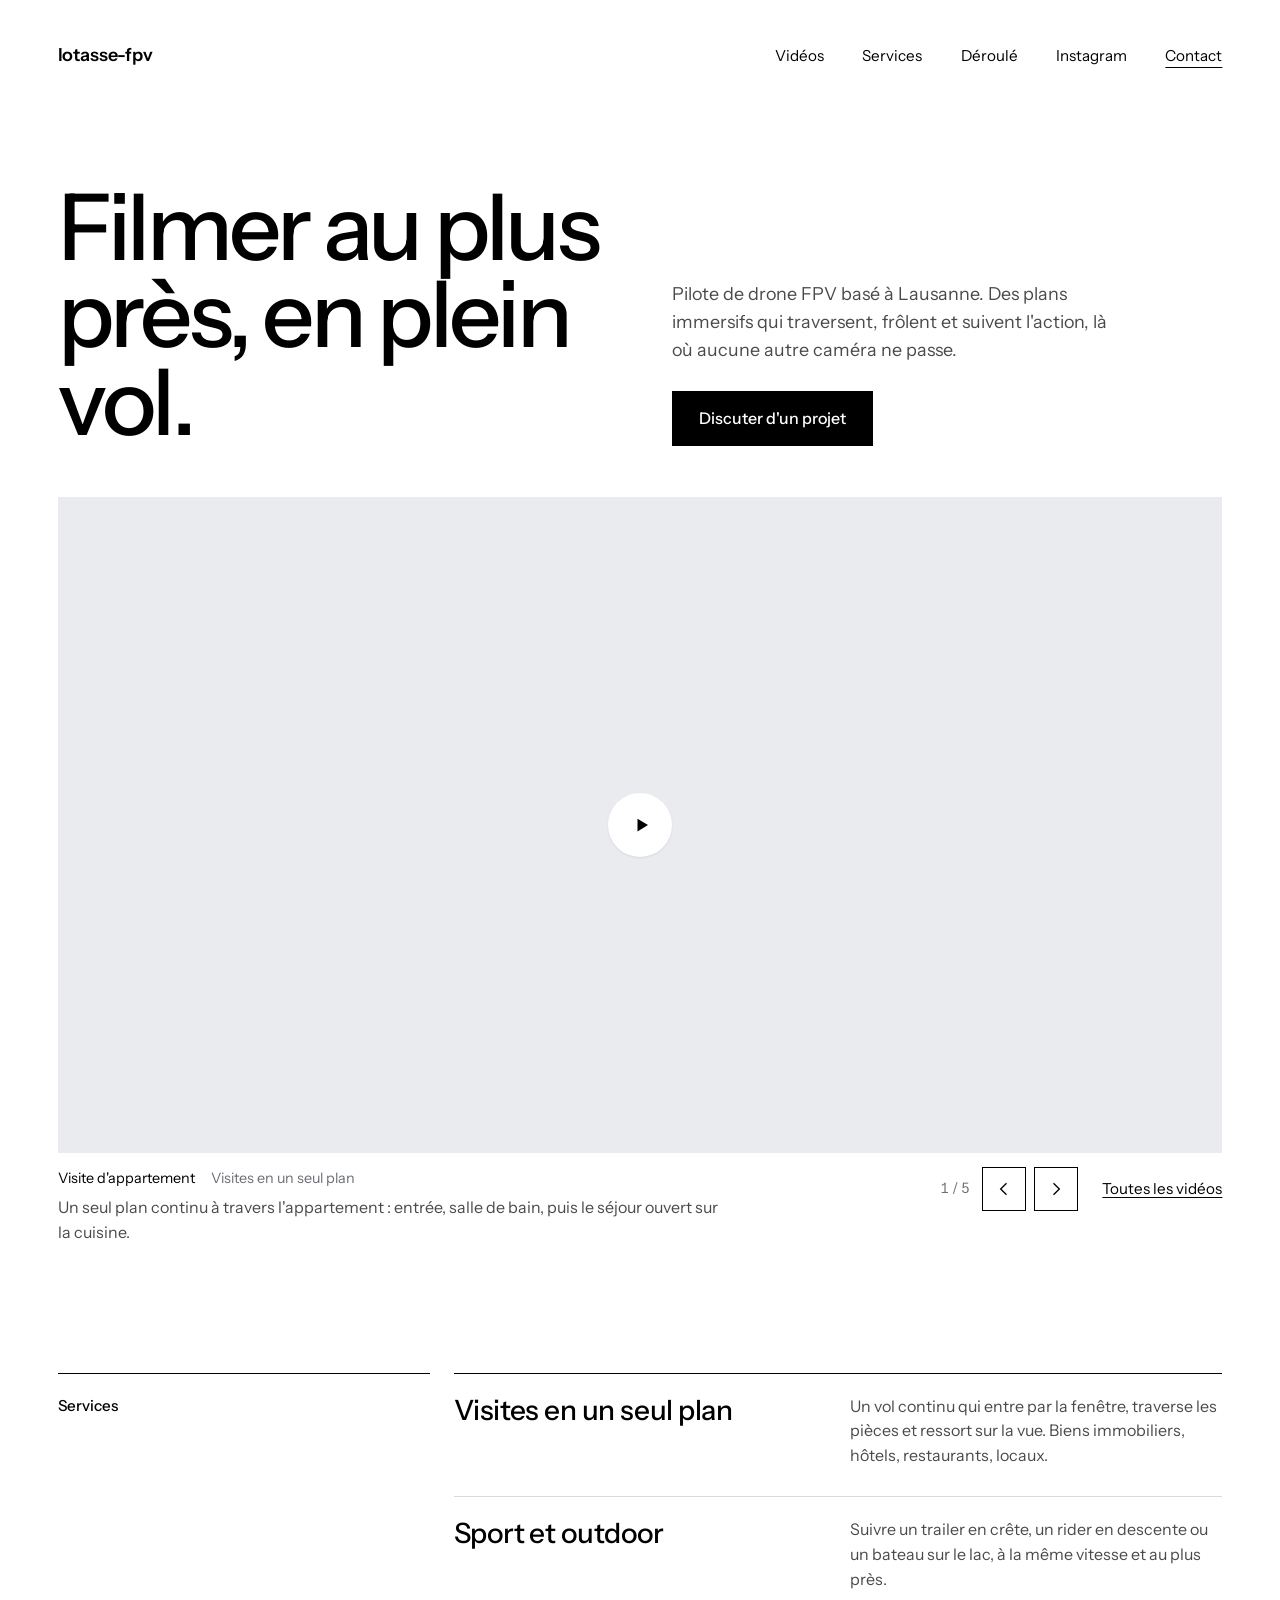
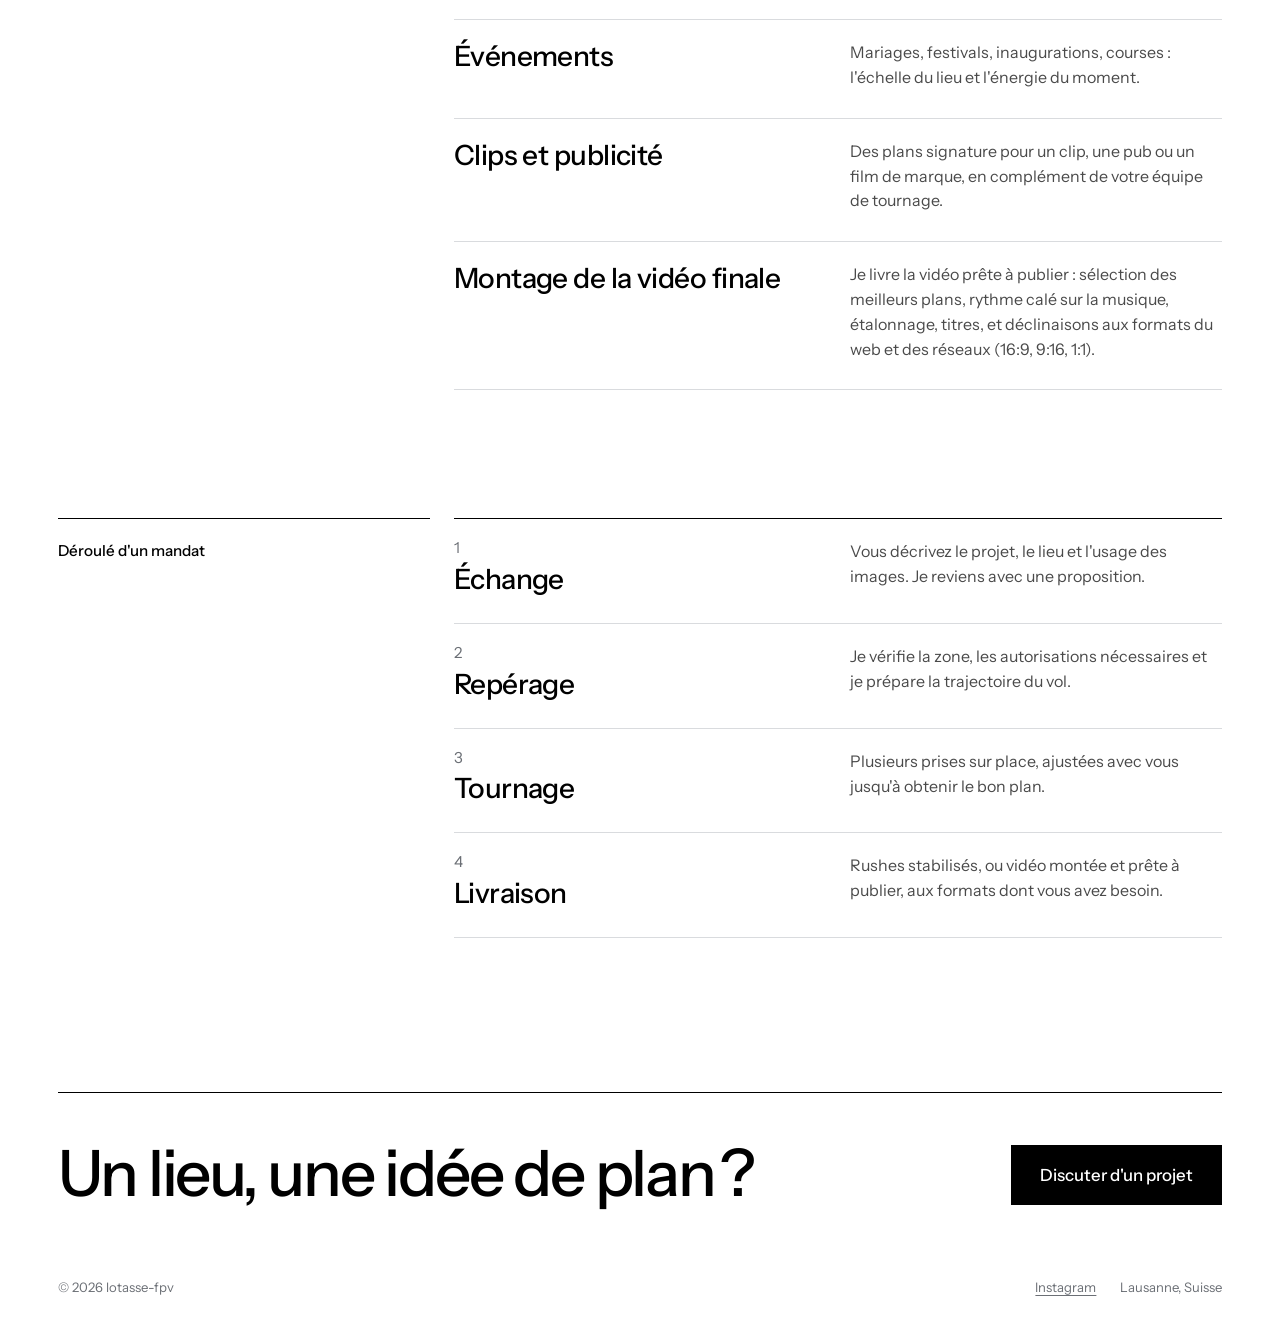
==== index.html @ c576b603 "Bandeau de fin : bouton vers le formulaire de contact Co-Authored-By: Claude Opus 5.5 <noreply@anthr" ====
<!doctype html>
<html lang="fr">
<head>
  <meta charset="utf-8">
  <meta name="viewport" content="width=device-width, initial-scale=1">
  <title>Lotasse FPV — Pilote de drone FPV, Lausanne</title>
  <meta name="description" content="Prises de vue immersives en drone FPV en Suisse romande : immobilier, événements, sport, clips et publicité.">
  <link rel="icon" href="assets/img/favicon.svg" type="image/svg+xml">
  <meta property="og:title" content="Lotasse FPV — Pilote de drone FPV">
  <meta property="og:description" content="Des plans en vol immersif qu'aucune autre caméra ne peut tourner.">
  <meta property="og:type" content="website">
  <meta property="og:url" content="https://lotasse-fpv.ch/">
  <link rel="preconnect" href="https://fonts.googleapis.com">
  <link rel="preconnect" href="https://fonts.gstatic.com" crossorigin>
  <link href="https://fonts.googleapis.com/css2?family=Instrument+Sans:wght@400;500;600&display=swap" rel="stylesheet">
  <link rel="stylesheet" href="assets/css/style.css?v=17">
</head>
<body>

<header class="site-head">
  <div class="wrap">
    <a class="brand" href="./">lotasse-fpv</a>
    <nav class="nav" aria-label="Navigation principale">
      <a href="videos.html">Vidéos</a>
      <a class="hide-sm" href="#services">Services</a>
      <a class="hide-sm" href="#deroule">Déroulé</a>
      <a href="https://www.instagram.com/lotasse.fpv/" target="_blank" rel="noopener">Instagram</a>
      <a class="nav-contact" href="contact.html">Contact</a>
    </nav>
  </div>
</header>

<main>
  <div class="wrap">
    <section class="hero" aria-labelledby="hero-title">
      <h1 id="hero-title">Filmer au plus près, en plein vol.</h1>
      <div class="hero-side">
        <p>Pilote de drone FPV basé à Lausanne. Des plans immersifs qui traversent, frôlent et suivent l'action, là où aucune autre caméra ne passe.</p>
        <a class="btn-link" href="contact.html">Discuter d'un projet</a>
      </div>
    </section>

    <section class="reel" id="travaux" aria-roledescription="carrousel" aria-label="Vidéos">
      <div class="showreel" id="showreel"></div>
      <div class="reel-bar">
        <div class="reel-info" aria-live="polite">
          <div class="showreel-caption"><span id="reel-title"></span><span id="reel-cat"></span></div>
          <p class="showreel-desc" id="reel-desc"></p>
        </div>
        <div class="reel-nav">
          <span class="reel-count" id="reel-count"></span>
          <button type="button" class="arrow" id="reel-prev" aria-label="Vidéo précédente"><svg viewBox="0 0 24 24" aria-hidden="true"><path d="M15 5l-7 7 7 7" fill="none" stroke="currentColor" stroke-width="1.6"/></svg></button>
          <button type="button" class="arrow" id="reel-next" aria-label="Vidéo suivante"><svg viewBox="0 0 24 24" aria-hidden="true"><path d="M9 5l7 7-7 7" fill="none" stroke="currentColor" stroke-width="1.6"/></svg></button>
          <a class="reel-all" href="videos.html">Toutes les vidéos</a>
        </div>
      </div>
    </section>

    <section class="section rows" id="services" aria-labelledby="services-title">
      <h2 class="label" id="services-title">Services</h2>
      <div class="list">
        <div class="row">
          <h3>Visites en un seul plan</h3>
          <p>Un vol continu qui entre par la fenêtre, traverse les pièces et ressort sur la vue. Biens immobiliers, hôtels, restaurants, locaux.</p>
        </div>
        <div class="row">
          <h3>Sport et outdoor</h3>
          <p>Suivre un trailer en crête, un rider en descente ou un bateau sur le lac, à la même vitesse et au plus près.</p>
        </div>
        <div class="row">
          <h3>Événements</h3>
          <p>Mariages, festivals, inaugurations, courses : l'échelle du lieu et l'énergie du moment.</p>
        </div>
        <div class="row">
          <h3>Clips et publicité</h3>
          <p>Des plans signature pour un clip, une pub ou un film de marque, en complément de votre équipe de tournage.</p>
        </div>
        <div class="row">
          <h3>Montage de la vidéo finale</h3>
          <p>Je livre la vidéo prête à publier : sélection des meilleurs plans, rythme calé sur la musique, étalonnage, titres, et déclinaisons aux formats du web et des réseaux (16:9, 9:16, 1:1).</p>
        </div>
      </div>
    </section>

    <section class="section rows" id="deroule" aria-labelledby="deroule-title">
      <h2 class="label" id="deroule-title">Déroulé d'un mandat</h2>
      <ol class="list" style="list-style:none;margin:0;padding:0">
        <li class="row"><h3><span class="step">1</span>Échange</h3><p>Vous décrivez le projet, le lieu et l'usage des images. Je reviens avec une proposition.</p></li>
        <li class="row"><h3><span class="step">2</span>Repérage</h3><p>Je vérifie la zone, les autorisations nécessaires et je prépare la trajectoire du vol.</p></li>
        <li class="row"><h3><span class="step">3</span>Tournage</h3><p>Plusieurs prises sur place, ajustées avec vous jusqu'à obtenir le bon plan.</p></li>
        <li class="row"><h3><span class="step">4</span>Livraison</h3><p>Rushes stabilisés, ou vidéo montée et prête à publier, aux formats dont vous avez besoin.</p></li>
      </ol>
    </section>
  </div>
</main>

<footer class="site-foot">
  <div class="wrap">
    <div class="cta">
      <p>Un lieu, une idée de plan&#8239;?</p>
      <a class="btn-link" href="contact.html">Discuter d'un projet</a>
    </div>
    <div class="legal"><span>© <span data-year>2026</span> lotasse-fpv</span><span class="legal-links"><a href="https://www.instagram.com/lotasse.fpv/" target="_blank" rel="noopener">Instagram</a><span>Lausanne, Suisse</span></span></div>
  </div>
</footer>

<script src="assets/js/config.js?v=17"></script>
<script src="assets/js/main.js?v=17"></script>
</body>
</html>
---- assets/css/style.css ----
/* lotasse-fpv — piste A « Galerie » : blanc, noir, la vidéo fait le reste. */

:root {
  --bg: #ffffff;
  --ink: #000000;
  --text-2: #4a4a4a;
  --muted: #6b6f75;
  --line: #d9dbde;
  --placeholder: #e9ebee;

  --font: "Instrument Sans", system-ui, -apple-system, "Segoe UI", sans-serif;
  --pad: clamp(16px, 4.5vw, 64px);
  --wrap: 1440px;
}

*, *::before, *::after { box-sizing: border-box; }
html { scroll-behavior: smooth; -webkit-text-size-adjust: 100%; }
body {
  margin: 0;
  background: var(--bg);
  color: var(--ink);
  font: 400 1rem/1.55 var(--font);
  -webkit-font-smoothing: antialiased;
}
img, video, iframe, svg { display: block; max-width: 100%; }
a { color: var(--ink); text-underline-offset: 3px; text-decoration-thickness: 1px; }
a:hover { color: #555; }
:focus-visible { outline: 2px solid var(--ink); outline-offset: 3px; }
h1, h2, h3, p, figure { margin: 0; }
[hidden] { display: none !important; }

.wrap { max-width: var(--wrap); margin-inline: auto; padding-inline: var(--pad); }

/* ---------- En-tête ---------- */
.site-head .wrap {
  display: flex; justify-content: space-between; align-items: center; gap: 24px;
  padding-block: clamp(20px, 3vw, 32px);
}
.brand { white-space: nowrap; font-size: 1.125rem; font-weight: 600; letter-spacing: -0.01em; text-decoration: none; }
.nav { display: flex; gap: clamp(20px, 3vw, 40px); font-size: .95rem; }
.nav a { text-decoration: none; padding-block: 12px; }
.nav a[aria-current="page"], .nav .nav-contact { text-decoration: underline; text-underline-offset: 6px; }
@media (max-width: 560px) { .nav .hide-sm { display: none; } .nav { gap: 14px; font-size: .9rem; } }

/* ---------- Hero ---------- */
.hero {
  display: grid; grid-template-columns: repeat(2, minmax(0, 1fr));
  gap: clamp(24px, 5vw, 64px); align-items: end;
  padding-block: clamp(32px, 6vw, 72px) clamp(28px, 4vw, 56px);
}
.hero h1 {
  font-size: clamp(2.6rem, 7.2vw, 6rem); line-height: .95;
  font-weight: 500; letter-spacing: -0.04em;
}
.hero p { font-size: clamp(1.05rem, 1.4vw, 1.2rem); color: var(--text-2); max-width: 440px; }
.hero-side { display: flex; flex-direction: column; align-items: flex-start; gap: 28px; }
.btn-link {
  display: inline-block; text-decoration: none; font-weight: 500;
  background: var(--ink); color: #fff; border: 1px solid var(--ink); padding: 14px 26px;
}
.btn-link:hover { background: #fff; color: var(--ink); }
@media (max-width: 820px) { .hero { grid-template-columns: 1fr; } }

/* ---------- Showreel ---------- */
.showreel { position: relative; background: var(--placeholder); aspect-ratio: 16 / 9; max-height: 86vh; width: 100%; overflow: hidden; }
.showreel video, .showreel iframe, .showreel img { position: absolute; inset: 0; width: 100%; height: 100%; object-fit: cover; border: 0; }
.showreel-caption { display: flex; justify-content: space-between; gap: 16px; padding-top: 14px; font-size: .9rem; color: var(--muted); }

/* Carrousel de l'accueil */
.reel-bar { display: flex; justify-content: space-between; align-items: flex-start; gap: 16px 32px; padding-top: 14px; flex-wrap: wrap; }
.reel-info { flex: 1 1 320px; min-width: 0; }
.reel-info .showreel-caption { padding-top: 0; justify-content: flex-start; gap: 16px; color: var(--ink); }
.reel-info .showreel-caption span + span { color: var(--muted); }
.reel-nav { display: flex; align-items: center; gap: 8px; }
.reel-count { color: var(--muted); font-size: .9rem; min-width: 3.5em; text-align: right; margin-right: 4px; font-variant-numeric: tabular-nums; }
.arrow {
  width: 44px; height: 44px; border: 1px solid var(--ink); background: #fff; color: var(--ink);
  display: grid; place-items: center; cursor: pointer; padding: 0;
}
.arrow svg { width: 20px; height: 20px; }
.arrow:hover { background: var(--ink); color: #fff; }
.reel-all { margin-left: 16px; font-size: .95rem; }
.showreel.is-vertical .player img { object-fit: contain; background: var(--placeholder); }

/* Lecteur à la demande (miniature + bouton) */
.player { all: unset; position: absolute; inset: 0; cursor: pointer; display: grid; place-items: center; }
.player:focus-visible { outline: 2px solid var(--ink); outline-offset: -4px; }
.player img { transition: transform .5s ease; }
.player:hover img { transform: scale(1.02); }
.play {
  position: relative; z-index: 1; width: 64px; height: 64px; border-radius: 50%;
  background: #fff; display: grid; place-items: center;
  box-shadow: 0 1px 2px rgba(0,0,0,.08);
}
.play svg { width: 18px; margin-left: 3px; }

/* Lecteur épuré : l'iframe ne reçoit aucun clic, un seul bouton lecture / pause par-dessus */
.live { position: absolute; inset: 0; background: #000; }
.live video { position: absolute; inset: 0; width: 100%; height: 100%; object-fit: contain; background: var(--placeholder); pointer-events: none; }
.live iframe { position: absolute; inset: 0; width: 100%; height: 100%; border: 0; pointer-events: none; }
.poster { position: absolute; inset: 0; background: var(--placeholder); transition: opacity .3s ease; }
.poster img { position: absolute; inset: 0; width: 100%; height: 100%; object-fit: cover; }
.live:not(.is-loading) .poster { opacity: 0; pointer-events: none; }
.toggle { all: unset; position: absolute; inset: 0; cursor: pointer; display: grid; place-items: center; }
.toggle:focus-visible { outline: 2px solid #fff; outline-offset: -4px; }
.toggle .play { opacity: 1; transition: opacity .2s ease; }
.live.is-playing:not(.is-loading) .toggle .play { opacity: 0; }
.live.is-playing .toggle:hover .play, .live.is-playing .toggle:focus-visible .play { opacity: .9; }
@media (hover: none) { .live.is-playing:not(.is-loading) .toggle .play { opacity: 0; } }

/* Reel Instagram : lecteur vertical d'Instagram, affiché au clic */
.player.is-ig { background: var(--placeholder); }
.ig-label { position: absolute; left: 16px; bottom: 14px; font-size: .85rem; color: var(--muted); }
.video .frame.is-tall, .is-tall { aspect-ratio: auto !important; height: min(760px, 92vh); background: #fff; display: flex; justify-content: center; }
.is-tall .ig-embed { position: static !important; width: min(400px, 100%) !important; height: 100% !important; border: 1px solid var(--line) !important; }

/* ---------- Sections ---------- */
.section { padding-top: clamp(80px, 10vw, 140px); }
.section-head {
  display: flex; justify-content: space-between; align-items: baseline; gap: 16px;
  border-top: 1px solid var(--ink); padding-top: 20px; margin-bottom: clamp(24px, 3vw, 40px);
}
.label { font-size: .95rem; font-weight: 500; }
@media (max-width: 560px) { .section-head { flex-direction: column; gap: 12px; } }

/* Filtres vidéos */
.filters { display: flex; flex-wrap: wrap; gap: 6px 20px; font-size: .95rem; }
.filters button {
  all: unset; cursor: pointer; color: var(--muted); padding-block: 10px 4px;
  border-bottom: 1px solid transparent;
}
.filters button[aria-pressed="true"] { color: var(--ink); border-color: var(--ink); }
.filters button:focus-visible { outline: 2px solid var(--ink); outline-offset: 3px; }

.video-grid {
  display: grid; grid-template-columns: repeat(3, minmax(0, 1fr));
  gap: clamp(28px, 3vw, 40px) clamp(16px, 2vw, 24px);
}
@media (max-width: 960px) { .video-grid { grid-template-columns: repeat(2, minmax(0, 1fr)); } }
@media (max-width: 560px) { .video-grid { grid-template-columns: 1fr; } }
.video .frame { position: relative; aspect-ratio: 16 / 9; background: var(--placeholder); overflow: hidden; }
.video .frame iframe { position: absolute; inset: 0; width: 100%; height: 100%; border: 0; }
.video .frame img { position: absolute; inset: 0; width: 100%; height: 100%; object-fit: cover; }
.video figcaption { display: flex; justify-content: space-between; gap: 12px; padding-top: 14px; font-size: .95rem; }
.video figcaption strong { font-weight: 400; }
.video .desc { margin-top: 6px; color: var(--text-2); font-size: .95rem; max-width: 52ch; }
.showreel-desc { margin-top: 6px; color: var(--text-2); max-width: 60ch; }
.video figcaption span { color: var(--muted); white-space: nowrap; }

/* ---------- Page Vidéos ---------- */
.page-head {
  display: grid; grid-template-columns: repeat(2, minmax(0, 1fr)); gap: clamp(20px, 5vw, 64px); align-items: end;
  padding-block: clamp(32px, 6vw, 72px) clamp(40px, 5vw, 64px);
}
.page-head h1 { font-size: clamp(3rem, 9vw, 7.5rem); line-height: .9; font-weight: 500; letter-spacing: -0.045em; }
.page-head p { color: var(--text-2); font-size: clamp(1.05rem, 1.4vw, 1.2rem); max-width: 440px; }
@media (max-width: 820px) { .page-head { grid-template-columns: 1fr; } }
.toolbar {
  display: flex; justify-content: space-between; align-items: baseline; gap: 12px 24px; flex-wrap: wrap;
  border-top: 1px solid var(--ink); padding-top: 20px; margin-bottom: clamp(24px, 3vw, 40px);
}
.toolbar .count { color: var(--muted); font-size: .95rem; }
.video-grid.wide { grid-template-columns: repeat(2, minmax(0, 1fr)); gap: clamp(36px, 4vw, 56px) clamp(16px, 2vw, 24px); }
.video-grid.wide .video figcaption { font-size: 1.05rem; }
@media (max-width: 720px) { .video-grid.wide { grid-template-columns: 1fr; } }
.empty-state { border-top: 1px solid var(--ink); padding-top: 24px; display: grid; gap: 20px; justify-items: start; }
.empty-state p { color: var(--text-2); font-size: 1.1rem; max-width: 480px; }
.empty { color: var(--muted); }

/* Services et déroulé : rangées sur 12 colonnes */
.rows { display: grid; grid-template-columns: repeat(12, minmax(0, 1fr)); column-gap: 24px; }
.rows > .label { grid-column: 1 / span 4; border-top: 1px solid var(--ink); padding-top: 20px; }
.rows > .list { grid-column: 5 / span 8; border-top: 1px solid var(--ink); }
.row {
  display: grid; grid-template-columns: repeat(2, minmax(0, 1fr)); gap: 12px 24px;
  padding: 20px 0 28px; border-bottom: 1px solid var(--line);
}
.row h3 { font-size: clamp(1.4rem, 2.2vw, 1.75rem); font-weight: 500; letter-spacing: -0.02em; line-height: 1.15; }
.row p { color: var(--text-2); }
.row .step { color: var(--muted); font-size: .95rem; display: block; margin-bottom: 6px; font-weight: 400; letter-spacing: 0; }
@media (max-width: 820px) {
  .rows > .label { grid-column: 1 / -1; border-top: 0; padding-top: 0; margin-bottom: 16px; }
  .rows > .list { grid-column: 1 / -1; }
}
@media (max-width: 560px) { .row { grid-template-columns: 1fr; } }

/* ---------- Pied de page ---------- */
.site-foot { padding-top: clamp(100px, 12vw, 160px); padding-bottom: 40px; }
.cta {
  border-top: 1px solid var(--ink); padding-top: clamp(32px, 4vw, 48px);
  display: flex; justify-content: space-between; align-items: flex-end; gap: 24px 48px; flex-wrap: wrap;
}
.cta p { font-size: clamp(2.2rem, 5vw, 4rem); line-height: 1; font-weight: 500; letter-spacing: -0.035em; max-width: 760px; }
.cta .btn-link { font-size: 1.05rem; padding: 16px 28px; }
.legal-links { display: flex; gap: 24px; }
.legal a { color: var(--muted); }
.social { font-size: 1.05rem; }
.legal { display: flex; justify-content: space-between; gap: 16px; margin-top: clamp(48px, 6vw, 72px); font-size: .82rem; color: var(--muted); }

/* ---------- Contact ---------- */
.contact {
  display: grid; grid-template-columns: repeat(12, minmax(0, 1fr)); column-gap: 24px; row-gap: 48px;
  padding-top: clamp(32px, 6vw, 72px);
}
.contact-intro { grid-column: 1 / span 5; display: flex; flex-direction: column; gap: 24px; }
.contact-intro h1 { font-size: clamp(2.4rem, 6vw, 5rem); line-height: .95; font-weight: 500; letter-spacing: -0.04em; }
.contact-intro p { color: var(--text-2); font-size: 1.1rem; max-width: 420px; }
.mail-direct { font-size: clamp(1.2rem, 2vw, 1.6rem); letter-spacing: -0.02em; word-break: break-all; }
.form { grid-column: 7 / span 6; display: grid; gap: 28px; }
@media (max-width: 900px) { .contact-intro, .form { grid-column: 1 / -1; } }
.field-row { display: grid; grid-template-columns: repeat(2, minmax(0, 1fr)); gap: 28px 24px; }
@media (max-width: 560px) { .field-row { grid-template-columns: 1fr; } }
.field { display: grid; gap: 6px; }
label { font-size: .9rem; color: var(--muted); }
input, select, textarea {
  font: inherit; font-size: 1.05rem; color: var(--ink); background: transparent;
  border: 0; border-bottom: 1px solid var(--line); border-radius: 0;
  padding: 8px 0 10px; width: 100%; appearance: none;
}
select {
  background-image: url("data:image/svg+xml,%3Csvg xmlns='http://www.w3.org/2000/svg' width='12' height='8' viewBox='0 0 12 8'%3E%3Cpath d='M1 1l5 5 5-5' fill='none' stroke='%23000' stroke-width='1.5'/%3E%3C/svg%3E");
  background-repeat: no-repeat; background-position: right 2px center; padding-right: 24px;
}
input:focus, select:focus, textarea:focus { outline: none; border-bottom-color: var(--ink); }
textarea { min-height: 140px; resize: vertical; }
.btn {
  font: inherit; font-size: 1rem; font-weight: 500; cursor: pointer;
  background: var(--ink); color: #fff; border: 1px solid var(--ink);
  padding: 14px 26px; border-radius: 0; justify-self: start;
}
.btn:hover { background: #fff; color: var(--ink); }
.form-note { font-size: .88rem; color: var(--muted); }
.form-error { color: #b00020; font-size: .95rem; }
.form-error a { color: #b00020; }
.sent { grid-column: 7 / span 6; display: grid; gap: 20px; justify-items: start; border-top: 1px solid var(--ink); padding-top: 24px; align-self: start; }
.sent h2 { font-size: clamp(2rem, 4vw, 3rem); font-weight: 500; letter-spacing: -0.03em; line-height: 1; }
.sent h2:focus { outline: none; }
.sent p { color: var(--text-2); font-size: 1.1rem; max-width: 460px; }
.sent strong { color: var(--ink); font-weight: 500; }
@media (max-width: 900px) { .sent { grid-column: 1 / -1; } }
[aria-invalid="true"] { border-bottom-color: #b00020; }
.btn:disabled { opacity: .55; cursor: progress; }

@media (prefers-reduced-motion: reduce) {
  *, *::before, *::after { transition: none !important; animation: none !important; scroll-behavior: auto !important; }
}
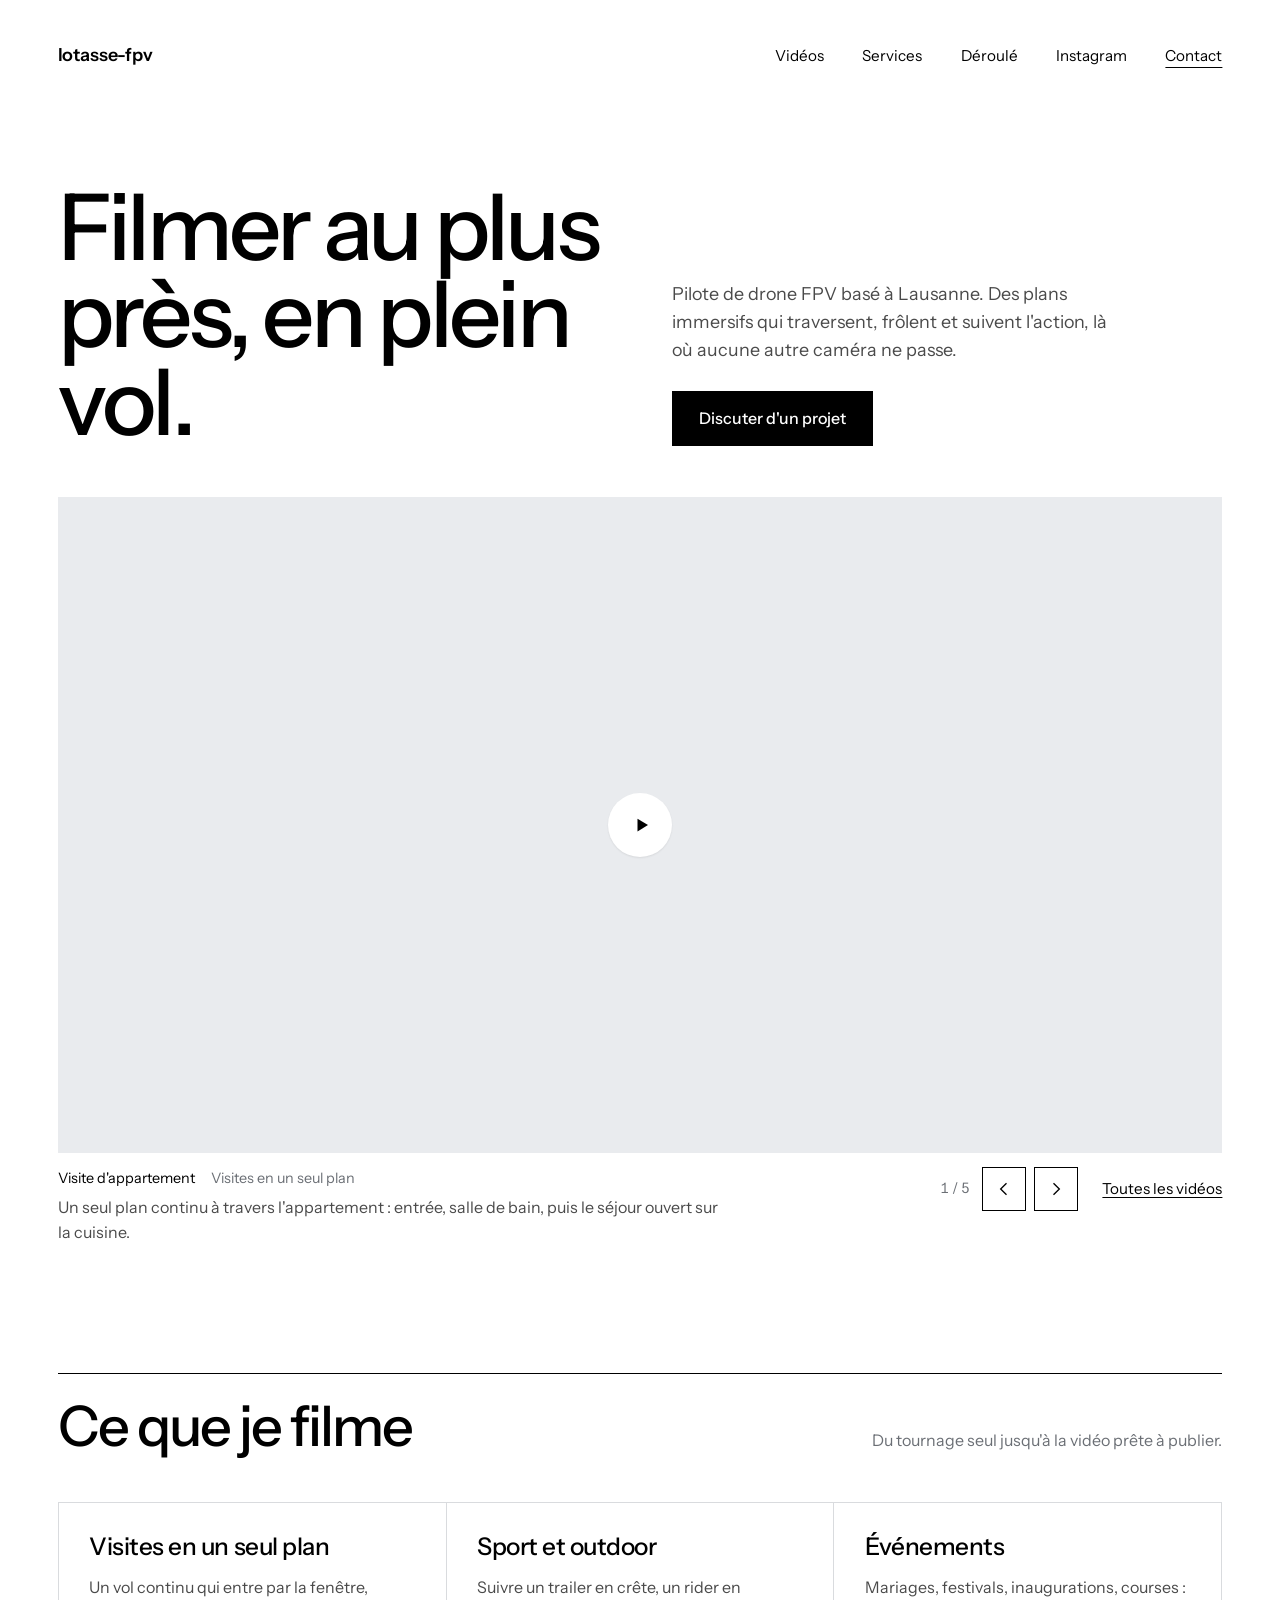
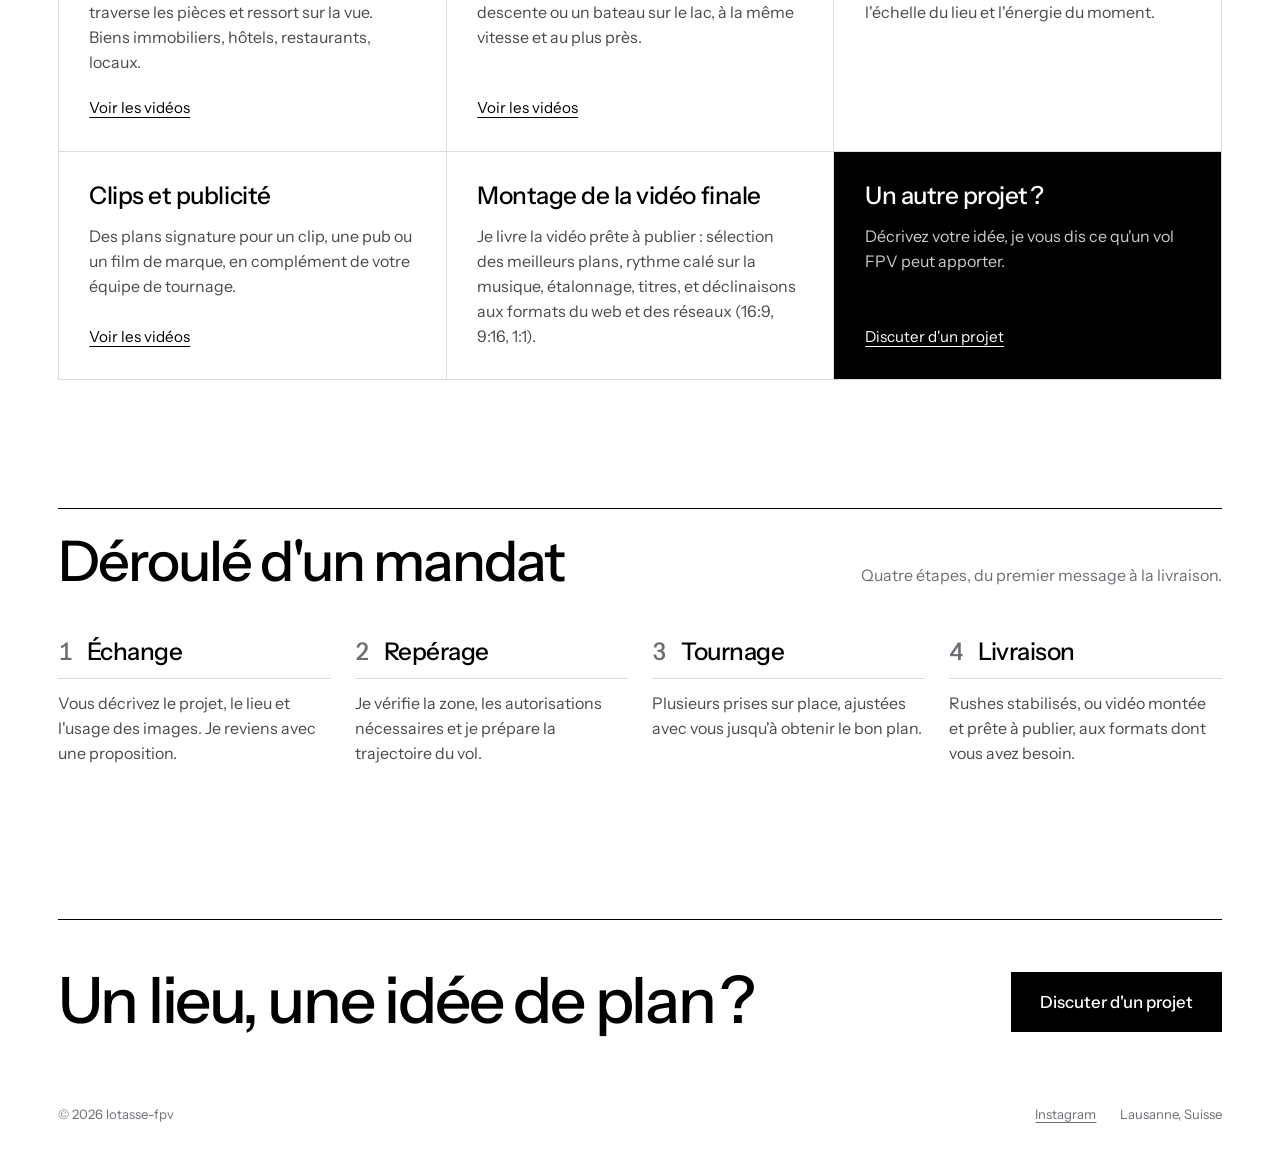
==== commit f028e620: "Services et déroulé : titres de section lisibles, tailles harmonisées, services reliés aux vidéos Co" ====
--- a/index.html
+++ b/index.html
@@ -13,7 +13,7 @@
   <link rel="preconnect" href="https://fonts.googleapis.com">
   <link rel="preconnect" href="https://fonts.gstatic.com" crossorigin>
   <link href="https://fonts.googleapis.com/css2?family=Instrument+Sans:wght@400;500;600&display=swap" rel="stylesheet">
-  <link rel="stylesheet" href="assets/css/style.css?v=17">
+  <link rel="stylesheet" href="assets/css/style.css?v=18">
 </head>
 <body>
 
@@ -56,39 +56,53 @@
       </div>
     </section>
 
-    <section class="section rows" id="services" aria-labelledby="services-title">
-      <h2 class="label" id="services-title">Services</h2>
-      <div class="list">
-        <div class="row">
+    <section class="section services" id="services" aria-labelledby="services-title">
+      <div class="sec-intro">
+        <h2 class="sec-title" id="services-title">Ce que je filme</h2>
+        <p>Du tournage seul jusqu'à la vidéo prête à publier.</p>
+      </div>
+      <ul class="svc-list">
+        <li><a class="svc" href="videos.html?categorie=Visites%20en%20un%20seul%20plan">
           <h3>Visites en un seul plan</h3>
           <p>Un vol continu qui entre par la fenêtre, traverse les pièces et ressort sur la vue. Biens immobiliers, hôtels, restaurants, locaux.</p>
-        </div>
-        <div class="row">
+          <span class="svc-more">Voir les vidéos</span>
+        </a></li>
+        <li><a class="svc" href="videos.html?categorie=Sport%20et%20outdoor">
           <h3>Sport et outdoor</h3>
           <p>Suivre un trailer en crête, un rider en descente ou un bateau sur le lac, à la même vitesse et au plus près.</p>
-        </div>
-        <div class="row">
+          <span class="svc-more">Voir les vidéos</span>
+        </a></li>
+        <li><div class="svc">
           <h3>Événements</h3>
           <p>Mariages, festivals, inaugurations, courses : l'échelle du lieu et l'énergie du moment.</p>
-        </div>
-        <div class="row">
+        </div></li>
+        <li><a class="svc" href="videos.html?categorie=Clips%20et%20publicit%C3%A9">
           <h3>Clips et publicité</h3>
           <p>Des plans signature pour un clip, une pub ou un film de marque, en complément de votre équipe de tournage.</p>
-        </div>
-        <div class="row">
+          <span class="svc-more">Voir les vidéos</span>
+        </a></li>
+        <li><div class="svc">
           <h3>Montage de la vidéo finale</h3>
           <p>Je livre la vidéo prête à publier : sélection des meilleurs plans, rythme calé sur la musique, étalonnage, titres, et déclinaisons aux formats du web et des réseaux (16:9, 9:16, 1:1).</p>
-        </div>
-      </div>
+        </div></li>
+        <li class="svc-cta"><a class="svc" href="contact.html">
+          <h3>Un autre projet&#8239;?</h3>
+          <p>Décrivez votre idée, je vous dis ce qu'un vol FPV peut apporter.</p>
+          <span class="svc-more">Discuter d'un projet</span>
+        </a></li>
+      </ul>
     </section>
 
-    <section class="section rows" id="deroule" aria-labelledby="deroule-title">
-      <h2 class="label" id="deroule-title">Déroulé d'un mandat</h2>
-      <ol class="list" style="list-style:none;margin:0;padding:0">
-        <li class="row"><h3><span class="step">1</span>Échange</h3><p>Vous décrivez le projet, le lieu et l'usage des images. Je reviens avec une proposition.</p></li>
-        <li class="row"><h3><span class="step">2</span>Repérage</h3><p>Je vérifie la zone, les autorisations nécessaires et je prépare la trajectoire du vol.</p></li>
-        <li class="row"><h3><span class="step">3</span>Tournage</h3><p>Plusieurs prises sur place, ajustées avec vous jusqu'à obtenir le bon plan.</p></li>
-        <li class="row"><h3><span class="step">4</span>Livraison</h3><p>Rushes stabilisés, ou vidéo montée et prête à publier, aux formats dont vous avez besoin.</p></li>
+    <section class="section process" id="deroule" aria-labelledby="deroule-title">
+      <div class="sec-intro">
+        <h2 class="sec-title" id="deroule-title">Déroulé d'un mandat</h2>
+        <p>Quatre étapes, du premier message à la livraison.</p>
+      </div>
+      <ol class="steps">
+        <li><span class="step-n">1</span><h3>Échange</h3><p>Vous décrivez le projet, le lieu et l'usage des images. Je reviens avec une proposition.</p></li>
+        <li><span class="step-n">2</span><h3>Repérage</h3><p>Je vérifie la zone, les autorisations nécessaires et je prépare la trajectoire du vol.</p></li>
+        <li><span class="step-n">3</span><h3>Tournage</h3><p>Plusieurs prises sur place, ajustées avec vous jusqu'à obtenir le bon plan.</p></li>
+        <li><span class="step-n">4</span><h3>Livraison</h3><p>Rushes stabilisés, ou vidéo montée et prête à publier, aux formats dont vous avez besoin.</p></li>
       </ol>
     </section>
   </div>
@@ -104,7 +118,7 @@
   </div>
 </footer>
 
-<script src="assets/js/config.js?v=17"></script>
-<script src="assets/js/main.js?v=17"></script>
+<script src="assets/js/config.js?v=18"></script>
+<script src="assets/js/main.js?v=18"></script>
 </body>
 </html>
--- a/assets/css/style.css
+++ b/assets/css/style.css
@@ -167,22 +167,56 @@
 .empty-state p { color: var(--text-2); font-size: 1.1rem; max-width: 480px; }
 .empty { color: var(--muted); }
 
-/* Services et déroulé : rangées sur 12 colonnes */
-.rows { display: grid; grid-template-columns: repeat(12, minmax(0, 1fr)); column-gap: 24px; }
-.rows > .label { grid-column: 1 / span 4; border-top: 1px solid var(--ink); padding-top: 20px; }
-.rows > .list { grid-column: 5 / span 8; border-top: 1px solid var(--ink); }
-.row {
-  display: grid; grid-template-columns: repeat(2, minmax(0, 1fr)); gap: 12px 24px;
-  padding: 20px 0 28px; border-bottom: 1px solid var(--line);
-}
-.row h3 { font-size: clamp(1.4rem, 2.2vw, 1.75rem); font-weight: 500; letter-spacing: -0.02em; line-height: 1.15; }
-.row p { color: var(--text-2); }
-.row .step { color: var(--muted); font-size: .95rem; display: block; margin-bottom: 6px; font-weight: 400; letter-spacing: 0; }
-@media (max-width: 820px) {
-  .rows > .label { grid-column: 1 / -1; border-top: 0; padding-top: 0; margin-bottom: 16px; }
-  .rows > .list { grid-column: 1 / -1; }
-}
-@media (max-width: 560px) { .row { grid-template-columns: 1fr; } }
+/* Titres de section */
+.sec-intro {
+  display: flex; justify-content: space-between; align-items: baseline; gap: 12px 32px; flex-wrap: wrap;
+  border-top: 1px solid var(--ink); padding-top: 24px; margin-bottom: clamp(28px, 4vw, 48px);
+}
+.sec-title { font-size: clamp(2rem, 4.4vw, 3.5rem); line-height: 1; font-weight: 500; letter-spacing: -0.035em; }
+.sec-intro p { color: var(--muted); max-width: 36ch; }
+
+/* Services : grille de 3, chaque service mène à ses vidéos */
+.svc-list {
+  list-style: none; margin: 0; padding: 0;
+  display: grid; grid-template-columns: repeat(3, minmax(0, 1fr));
+  border-left: 1px solid var(--line);
+}
+.svc-list > li { border-right: 1px solid var(--line); border-bottom: 1px solid var(--line); }
+.svc-list > li:nth-child(-n+3) { border-top: 1px solid var(--line); }
+.svc {
+  display: flex; flex-direction: column; gap: 14px; height: 100%;
+  padding: clamp(20px, 2.4vw, 32px); text-decoration: none; color: var(--ink);
+}
+.svc h3 { font-size: clamp(1.3rem, 1.9vw, 1.6rem); font-weight: 500; letter-spacing: -0.02em; line-height: 1.15; }
+.svc p { color: var(--text-2); }
+.svc-more { margin-top: auto; padding-top: 8px; font-size: .95rem; text-decoration: underline; text-underline-offset: 4px; }
+a.svc:hover { background: #f6f7f8; color: var(--ink); }
+.svc-cta .svc { background: var(--ink); color: #fff; }
+.svc-cta .svc p { color: #c9cbcf; }
+.svc-cta a.svc:hover { background: #222; color: #fff; }
+@media (max-width: 960px) {
+  .svc-list { grid-template-columns: repeat(2, minmax(0, 1fr)); }
+  .svc-list > li:nth-child(3) { border-top: 0; }
+}
+@media (max-width: 600px) {
+  .svc-list { grid-template-columns: 1fr; }
+  .svc-list > li:nth-child(2) { border-top: 0; }
+}
+
+/* Déroulé : quatre étapes côte à côte */
+.steps {
+  list-style: none; margin: 0; padding: 0;
+  display: grid; grid-template-columns: repeat(4, minmax(0, 1fr)); gap: 32px 24px;
+}
+.steps li { display: grid; grid-template-columns: auto 1fr; grid-template-rows: auto 1fr; column-gap: 14px; row-gap: 12px; align-items: start; }
+.step-n {
+  grid-row: 1; font-size: clamp(1.3rem, 1.9vw, 1.6rem); font-weight: 500; color: var(--muted);
+  font-variant-numeric: tabular-nums; line-height: 1.2;
+}
+.steps h3 { grid-row: 1; line-height: 1.2; font-size: clamp(1.3rem, 1.9vw, 1.6rem); font-weight: 500; letter-spacing: -0.02em; }
+.steps p { grid-column: 1 / -1; color: var(--text-2); border-top: 1px solid var(--line); padding-top: 12px; }
+@media (max-width: 960px) { .steps { grid-template-columns: repeat(2, minmax(0, 1fr)); } }
+@media (max-width: 560px) { .steps { grid-template-columns: 1fr; } }
 
 /* ---------- Pied de page ---------- */
 .site-foot { padding-top: clamp(100px, 12vw, 160px); padding-bottom: 40px; }
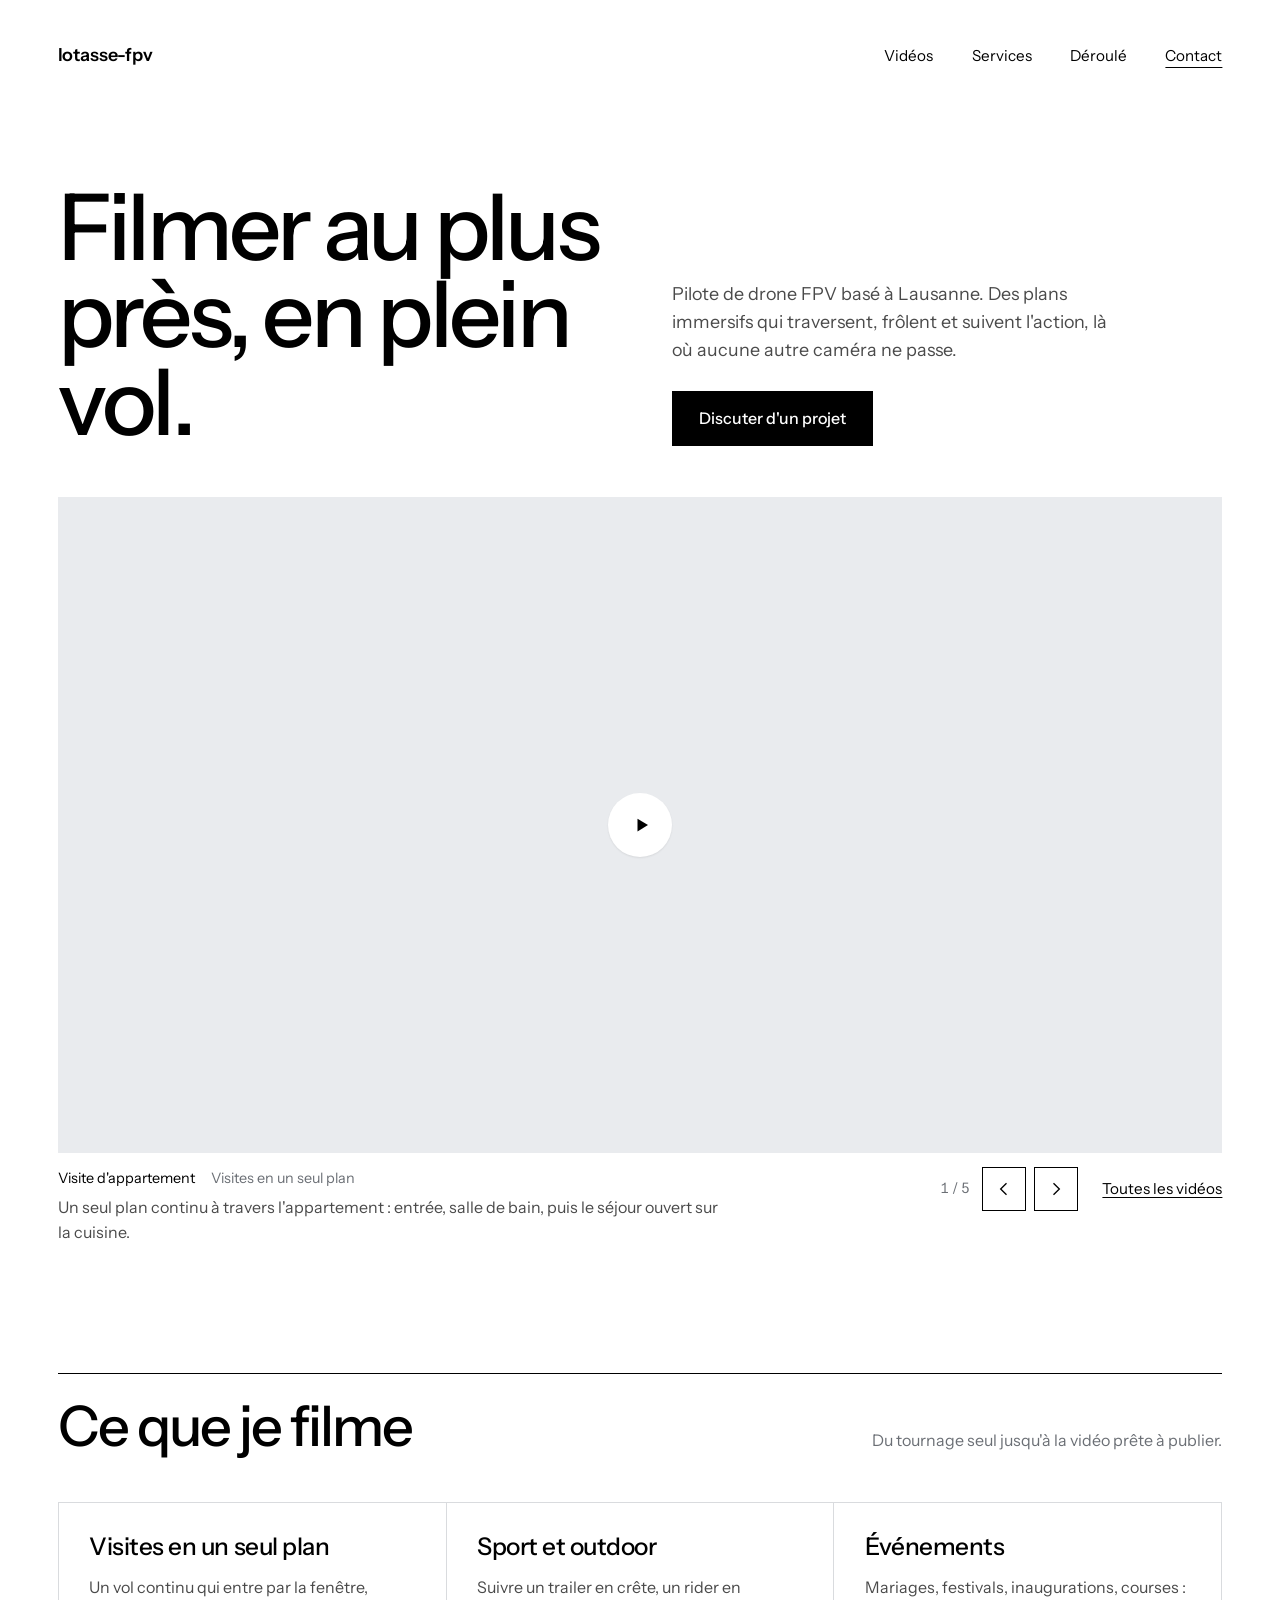
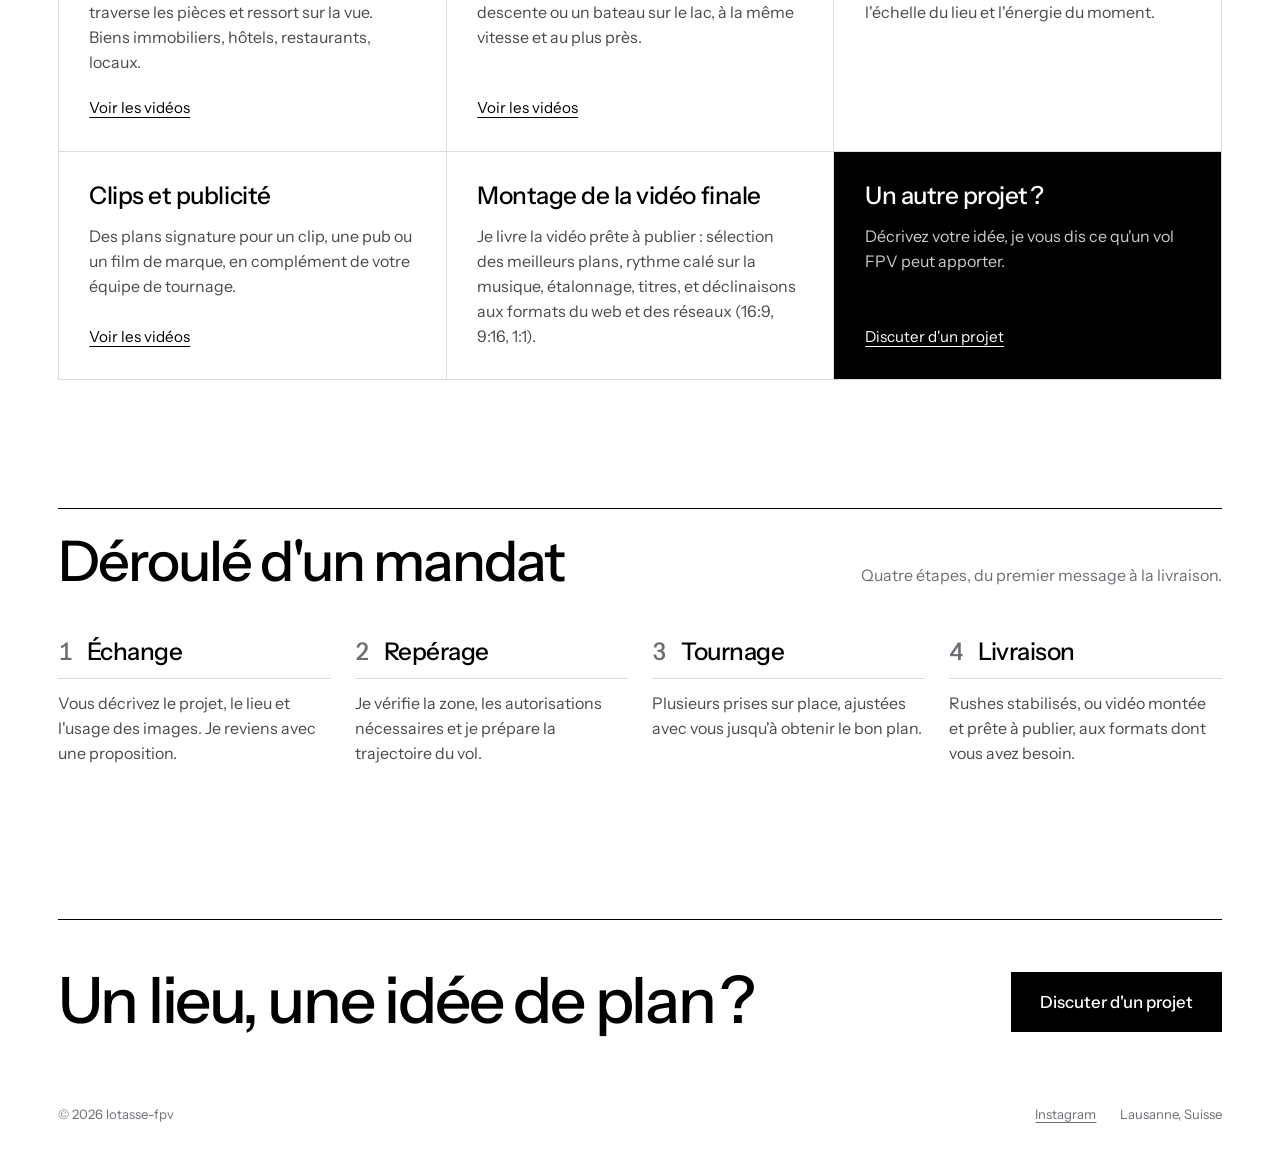
==== commit 13084e21: "Retire Instagram du menu principal Co-Authored-By: Claude Opus 5.5 <noreply@anthropic.com> Claude-Se" ====
--- a/index.html
+++ b/index.html
@@ -13,7 +13,7 @@
   <link rel="preconnect" href="https://fonts.googleapis.com">
   <link rel="preconnect" href="https://fonts.gstatic.com" crossorigin>
   <link href="https://fonts.googleapis.com/css2?family=Instrument+Sans:wght@400;500;600&display=swap" rel="stylesheet">
-  <link rel="stylesheet" href="assets/css/style.css?v=18">
+  <link rel="stylesheet" href="assets/css/style.css?v=19">
 </head>
 <body>
 
@@ -24,7 +24,6 @@
       <a href="videos.html">Vidéos</a>
       <a class="hide-sm" href="#services">Services</a>
       <a class="hide-sm" href="#deroule">Déroulé</a>
-      <a href="https://www.instagram.com/lotasse.fpv/" target="_blank" rel="noopener">Instagram</a>
       <a class="nav-contact" href="contact.html">Contact</a>
     </nav>
   </div>
@@ -118,7 +117,7 @@
   </div>
 </footer>
 
-<script src="assets/js/config.js?v=18"></script>
-<script src="assets/js/main.js?v=18"></script>
+<script src="assets/js/config.js?v=19"></script>
+<script src="assets/js/main.js?v=19"></script>
 </body>
 </html>
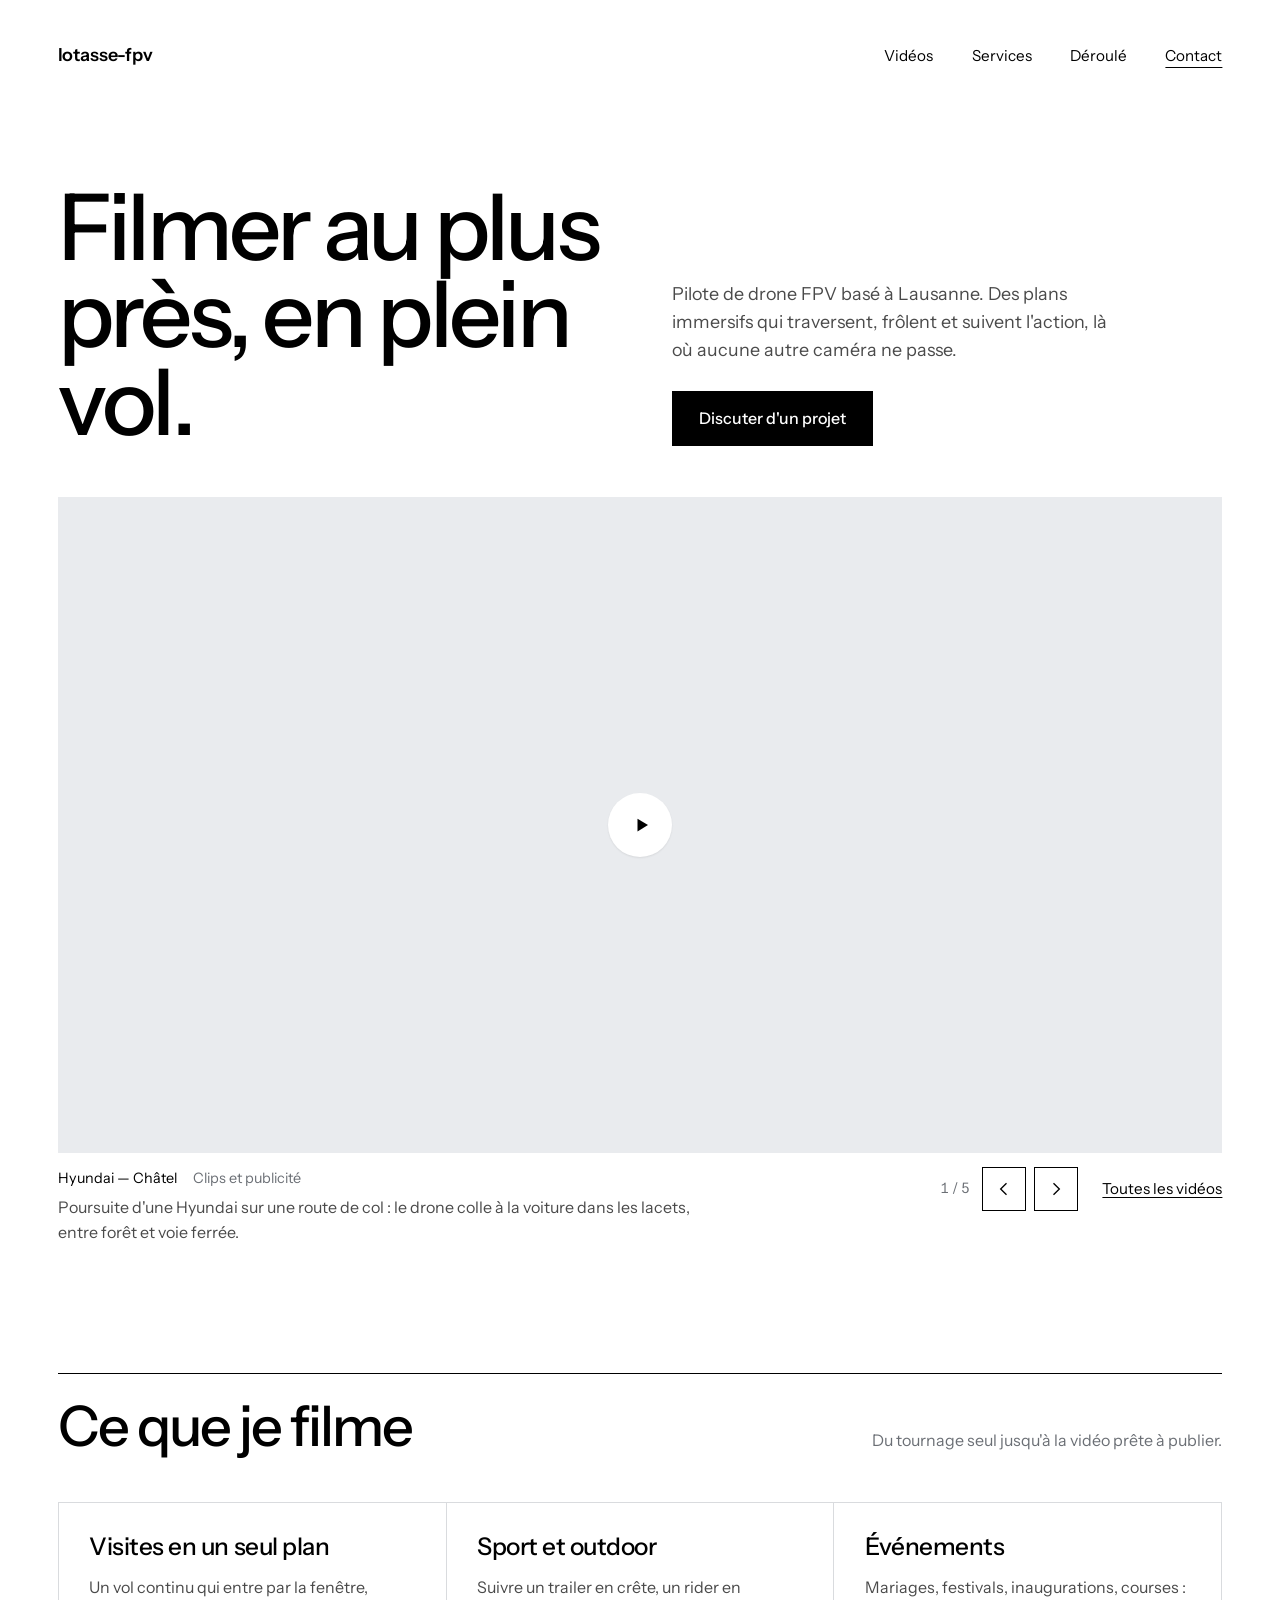
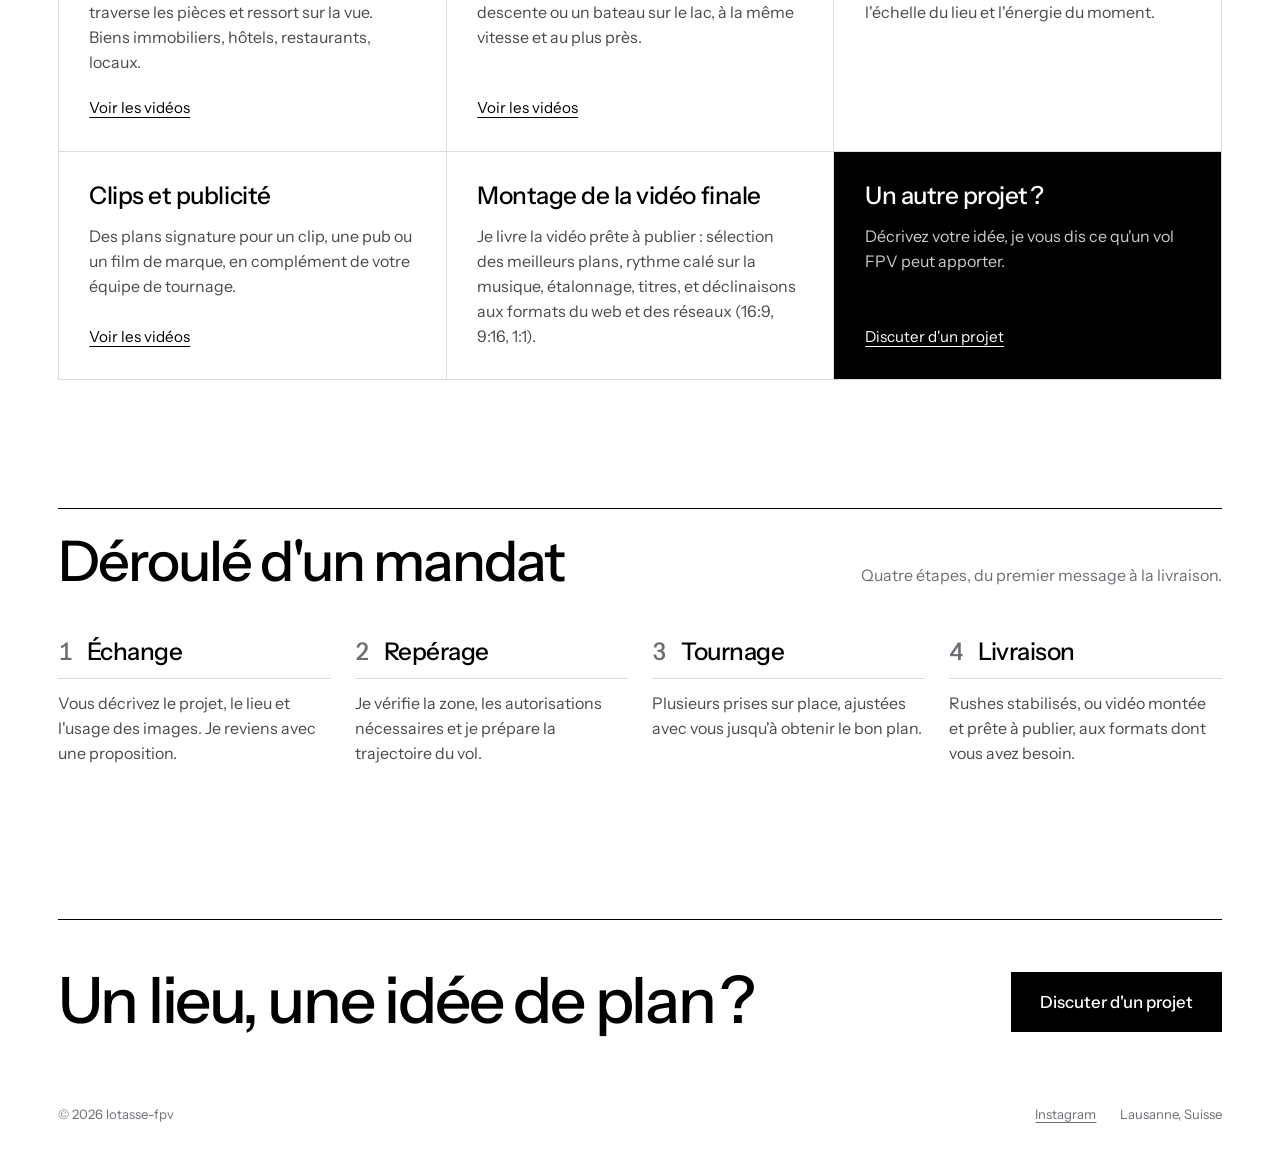
==== commit e98d6ca0: "Ordre des vidéos : Hyundai puis appartement Co-Authored-By: Claude Opus 5.5 <noreply@anthropic.com> " ====
--- a/index.html
+++ b/index.html
@@ -13,7 +13,7 @@
   <link rel="preconnect" href="https://fonts.googleapis.com">
   <link rel="preconnect" href="https://fonts.gstatic.com" crossorigin>
   <link href="https://fonts.googleapis.com/css2?family=Instrument+Sans:wght@400;500;600&display=swap" rel="stylesheet">
-  <link rel="stylesheet" href="assets/css/style.css?v=19">
+  <link rel="stylesheet" href="assets/css/style.css?v=20">
 </head>
 <body>
 
@@ -117,7 +117,7 @@
   </div>
 </footer>
 
-<script src="assets/js/config.js?v=19"></script>
-<script src="assets/js/main.js?v=19"></script>
+<script src="assets/js/config.js?v=20"></script>
+<script src="assets/js/main.js?v=20"></script>
 </body>
 </html>
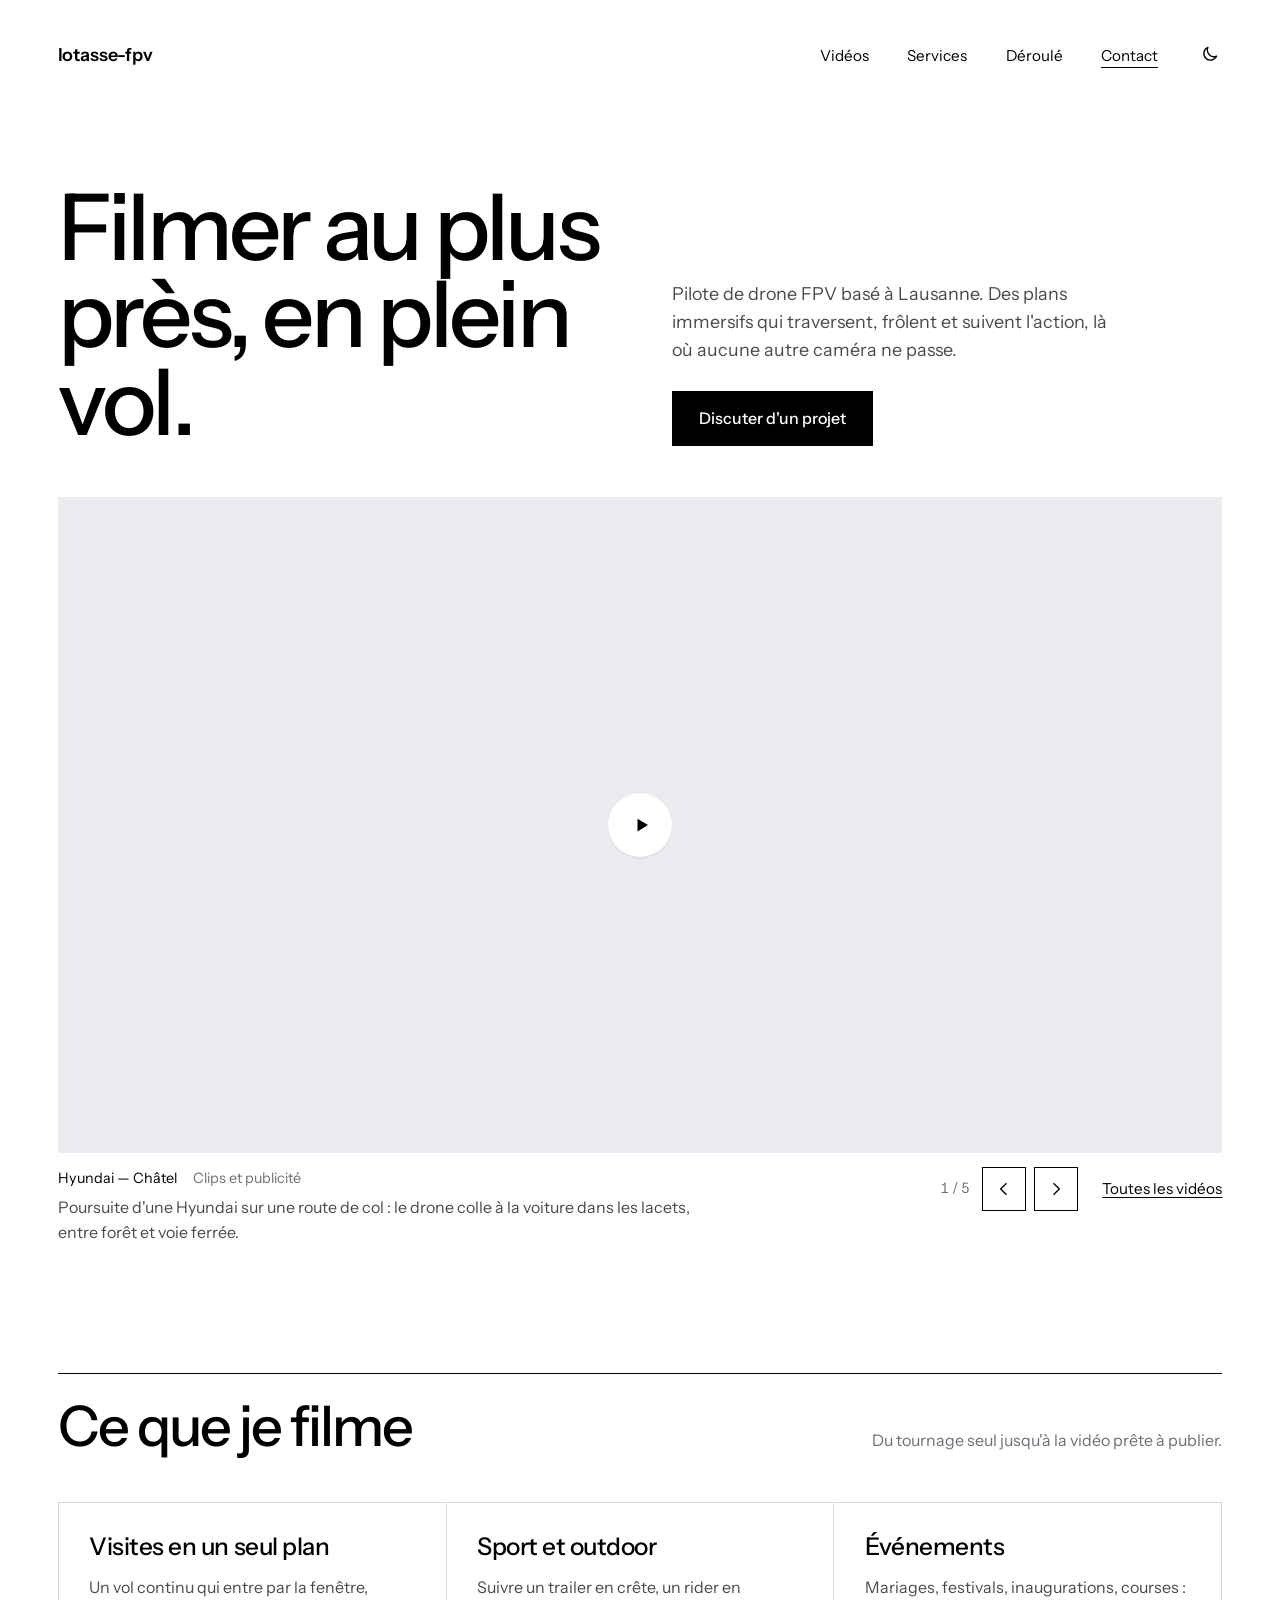
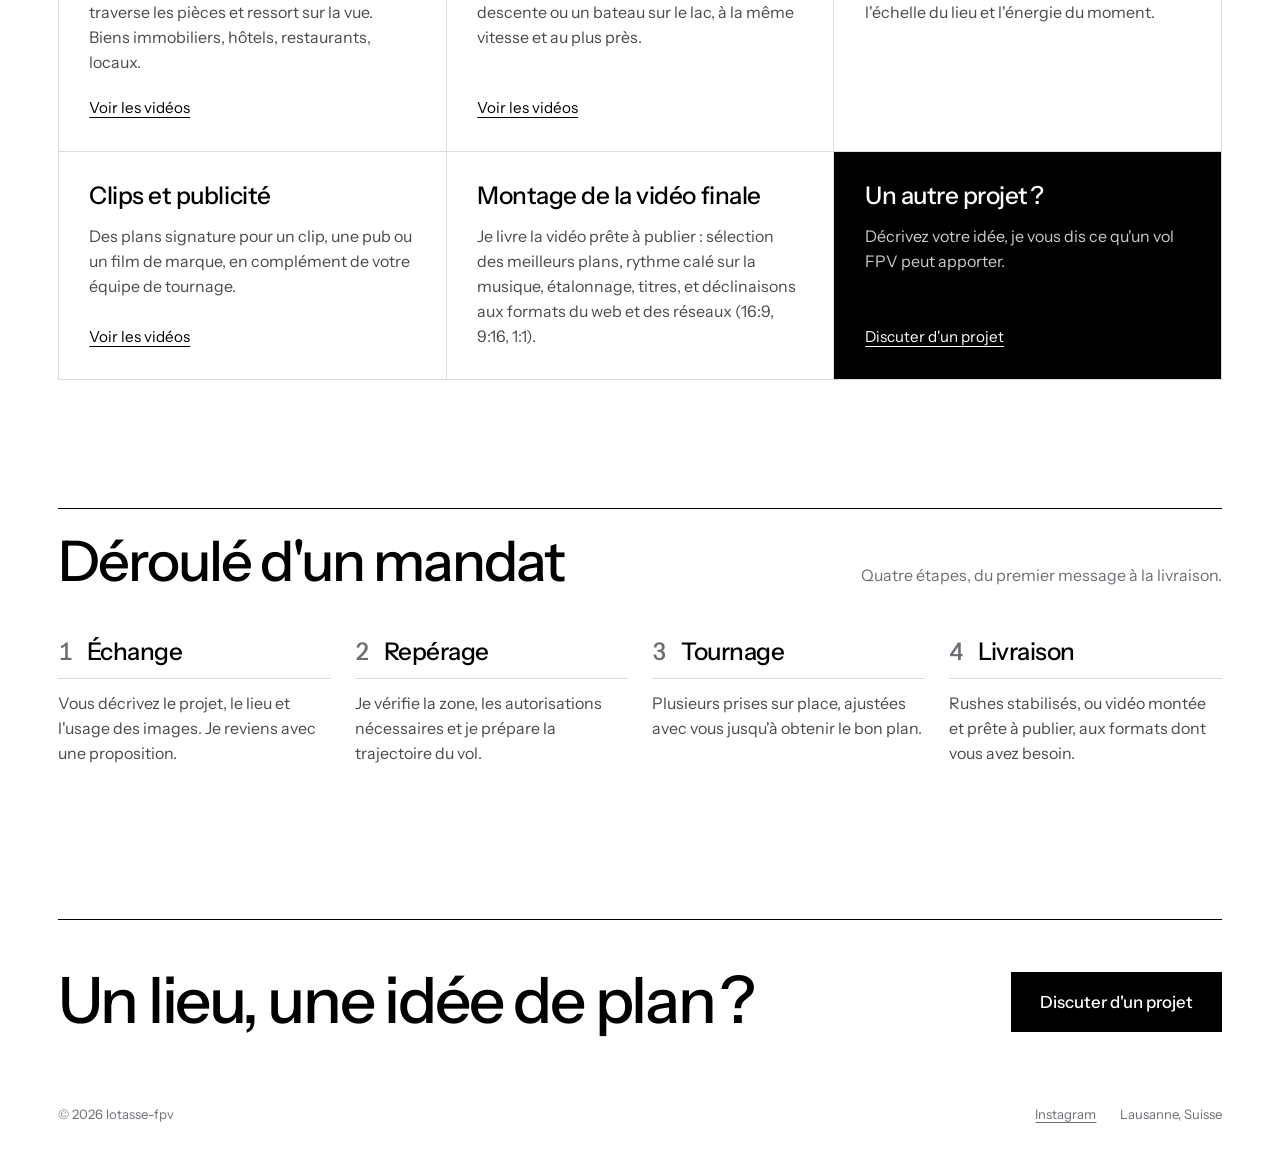
==== commit 732377f9: "Mode sombre (réglage de l'appareil + bouton dans le menu) Co-Authored-By: Claude Opus 5.5 <noreply@a" ====
--- a/index.html
+++ b/index.html
@@ -5,6 +5,7 @@
   <meta name="viewport" content="width=device-width, initial-scale=1">
   <title>Lotasse FPV — Pilote de drone FPV, Lausanne</title>
   <meta name="description" content="Prises de vue immersives en drone FPV en Suisse romande : immobilier, événements, sport, clips et publicité.">
+  <script src="assets/js/theme.js?v=24"></script>
   <link rel="icon" href="assets/img/favicon.svg" type="image/svg+xml">
   <meta property="og:title" content="Lotasse FPV — Pilote de drone FPV">
   <meta property="og:description" content="Des plans en vol immersif qu'aucune autre caméra ne peut tourner.">
@@ -13,7 +14,7 @@
   <link rel="preconnect" href="https://fonts.googleapis.com">
   <link rel="preconnect" href="https://fonts.gstatic.com" crossorigin>
   <link href="https://fonts.googleapis.com/css2?family=Instrument+Sans:wght@400;500;600&display=swap" rel="stylesheet">
-  <link rel="stylesheet" href="assets/css/style.css?v=20">
+  <link rel="stylesheet" href="assets/css/style.css?v=24">
 </head>
 <body>
 
@@ -117,7 +118,7 @@
   </div>
 </footer>
 
-<script src="assets/js/config.js?v=20"></script>
-<script src="assets/js/main.js?v=20"></script>
+<script src="assets/js/config.js?v=24"></script>
+<script src="assets/js/main.js?v=24"></script>
 </body>
 </html>
--- a/assets/css/style.css
+++ b/assets/css/style.css
@@ -7,11 +7,41 @@
   --muted: #6b6f75;
   --line: #d9dbde;
   --placeholder: #e9ebee;
+  --on-ink: #ffffff;      /* texte sur fond --ink (boutons noirs) */
+  --hover: #f6f7f8;       /* survol des blocs */
+  --cta-muted: #c9cbcf;   /* texte secondaire sur fond --ink */
+  --error: #b00020;
+  --select-arrow: url("data:image/svg+xml,%3Csvg xmlns='http://www.w3.org/2000/svg' width='12' height='8' viewBox='0 0 12 8'%3E%3Cpath d='M1 1l5 5 5-5' fill='none' stroke='%23000' stroke-width='1.5'/%3E%3C/svg%3E");
+  color-scheme: light;
 
   --font: "Instrument Sans", system-ui, -apple-system, "Segoe UI", sans-serif;
   --pad: clamp(16px, 4.5vw, 64px);
   --wrap: 1440px;
 }
+
+/* Mode sombre : réglage de l'appareil, ou choix du visiteur (bouton du menu) */
+@media (prefers-color-scheme: dark) {
+  :root:not([data-theme="light"]) {
+    --bg: #0e0f11; --ink: #f2f3f5; --text-2: #b9bcc2; --muted: #8f949c; --line: #2a2d33;
+    --placeholder: #1b1e22; --on-ink: #0e0f11; --hover: #17191c; --cta-muted: #4a4e55; --error: #ff7a7a;
+    --select-arrow: url("data:image/svg+xml,%3Csvg xmlns='http://www.w3.org/2000/svg' width='12' height='8' viewBox='0 0 12 8'%3E%3Cpath d='M1 1l5 5 5-5' fill='none' stroke='%23f2f3f5' stroke-width='1.5'/%3E%3C/svg%3E");
+    color-scheme: dark;
+  }
+}
+:root[data-theme="dark"] {
+  --bg: #0e0f11; --ink: #f2f3f5; --text-2: #b9bcc2; --muted: #8f949c; --line: #2a2d33;
+  --placeholder: #1b1e22; --on-ink: #0e0f11; --hover: #17191c; --cta-muted: #4a4e55; --error: #ff7a7a;
+  --select-arrow: url("data:image/svg+xml,%3Csvg xmlns='http://www.w3.org/2000/svg' width='12' height='8' viewBox='0 0 12 8'%3E%3Cpath d='M1 1l5 5 5-5' fill='none' stroke='%23f2f3f5' stroke-width='1.5'/%3E%3C/svg%3E");
+  color-scheme: dark;
+}
+
+/* Bouton du thème dans le menu */
+.theme-btn {
+  width: 44px; height: 44px; margin: 0 -10px 0 -8px; padding: 0; border: 0; background: transparent;
+  color: var(--ink); cursor: pointer; display: grid; place-items: center;
+}
+.theme-btn svg { width: 20px; height: 20px; }
+.theme-btn:hover { color: var(--muted); }
 
 *, *::before, *::after { box-sizing: border-box; }
 html { scroll-behavior: smooth; -webkit-text-size-adjust: 100%; }
@@ -24,7 +54,7 @@
 }
 img, video, iframe, svg { display: block; max-width: 100%; }
 a { color: var(--ink); text-underline-offset: 3px; text-decoration-thickness: 1px; }
-a:hover { color: #555; }
+a:hover { color: var(--text-2); }
 :focus-visible { outline: 2px solid var(--ink); outline-offset: 3px; }
 h1, h2, h3, p, figure { margin: 0; }
 [hidden] { display: none !important; }
@@ -56,9 +86,9 @@
 .hero-side { display: flex; flex-direction: column; align-items: flex-start; gap: 28px; }
 .btn-link {
   display: inline-block; text-decoration: none; font-weight: 500;
-  background: var(--ink); color: #fff; border: 1px solid var(--ink); padding: 14px 26px;
-}
-.btn-link:hover { background: #fff; color: var(--ink); }
+  background: var(--ink); color: var(--on-ink); border: 1px solid var(--ink); padding: 14px 26px;
+}
+.btn-link:hover { background: var(--bg); color: var(--ink); }
 @media (max-width: 820px) { .hero { grid-template-columns: 1fr; } }
 
 /* ---------- Showreel ---------- */
@@ -74,11 +104,11 @@
 .reel-nav { display: flex; align-items: center; gap: 8px; }
 .reel-count { color: var(--muted); font-size: .9rem; min-width: 3.5em; text-align: right; margin-right: 4px; font-variant-numeric: tabular-nums; }
 .arrow {
-  width: 44px; height: 44px; border: 1px solid var(--ink); background: #fff; color: var(--ink);
+  width: 44px; height: 44px; border: 1px solid var(--ink); background: var(--bg); color: var(--ink);
   display: grid; place-items: center; cursor: pointer; padding: 0;
 }
 .arrow svg { width: 20px; height: 20px; }
-.arrow:hover { background: var(--ink); color: #fff; }
+.arrow:hover { background: var(--ink); color: var(--on-ink); }
 .reel-all { margin-left: 16px; font-size: .95rem; }
 .showreel.is-vertical .player img { object-fit: contain; background: var(--placeholder); }
 
@@ -111,8 +141,38 @@
 /* Reel Instagram : lecteur vertical d'Instagram, affiché au clic */
 .player.is-ig { background: var(--placeholder); }
 .ig-label { position: absolute; left: 16px; bottom: 14px; font-size: .85rem; color: var(--muted); }
-.video .frame.is-tall, .is-tall { aspect-ratio: auto !important; height: min(760px, 92vh); background: #fff; display: flex; justify-content: center; }
+.video .frame.is-tall, .is-tall { aspect-ratio: auto !important; height: min(760px, 92vh); background: var(--bg); display: flex; justify-content: center; }
 .is-tall .ig-embed { position: static !important; width: min(400px, 100%) !important; height: 100% !important; border: 1px solid var(--line) !important; }
+
+/* Bouton plein écran */
+.fs-btn {
+  position: absolute; right: 12px; bottom: 12px; z-index: 2; width: 44px; height: 44px; padding: 0;
+  display: grid; place-items: center; cursor: pointer; border: 0; border-radius: 50%;
+  background: rgba(255,255,255,.92); color: #000; opacity: 0; transition: opacity .2s ease;
+}
+.fs-btn svg { width: 20px; height: 20px; }
+.live:hover .fs-btn, .fs-btn:focus-visible, .live.is-loading .fs-btn { opacity: 1; }
+@media (hover: none) { .fs-btn { opacity: 1; } }
+.live:fullscreen, .live:-webkit-full-screen { background: #000; }
+.live:fullscreen video { object-fit: contain; background: #000; }
+
+/* Fenêtre de lecture en grand */
+.vmodal {
+  border: 0; padding: 0; background: transparent; color: #fff;
+  width: min(1280px, 94vw); max-width: none; max-height: none; overflow: visible;
+}
+.vmodal::backdrop { background: rgba(0, 0, 0, .88); }
+.vmodal-bar { display: flex; justify-content: space-between; align-items: center; gap: 16px; padding-bottom: 12px; }
+.vmodal-title { font-weight: 500; font-size: 1.05rem; }
+.vmodal-close {
+  width: 44px; height: 44px; padding: 0; display: grid; place-items: center; cursor: pointer;
+  border: 1px solid rgba(255,255,255,.4); background: transparent; color: #fff;
+}
+.vmodal-close svg { width: 20px; height: 20px; }
+.vmodal-close:hover { background: #fff; color: #000; }
+.vmodal-stage { position: relative; width: 100%; aspect-ratio: 16 / 9; max-height: calc(100vh - 120px); margin-inline: auto; background: #000; }
+.vmodal-stage.is-vertical { aspect-ratio: 9 / 16; height: auto; max-height: none; width: min(100%, calc((100vh - 120px) * 9 / 16)); }
+.vmodal-stage .live video { background: #000; }
 
 /* ---------- Sections ---------- */
 .section { padding-top: clamp(80px, 10vw, 140px); }
@@ -190,10 +250,10 @@
 .svc h3 { font-size: clamp(1.3rem, 1.9vw, 1.6rem); font-weight: 500; letter-spacing: -0.02em; line-height: 1.15; }
 .svc p { color: var(--text-2); }
 .svc-more { margin-top: auto; padding-top: 8px; font-size: .95rem; text-decoration: underline; text-underline-offset: 4px; }
-a.svc:hover { background: #f6f7f8; color: var(--ink); }
-.svc-cta .svc { background: var(--ink); color: #fff; }
-.svc-cta .svc p { color: #c9cbcf; }
-.svc-cta a.svc:hover { background: #222; color: #fff; }
+a.svc:hover { background: var(--hover); color: var(--ink); }
+.svc-cta .svc { background: var(--ink); color: var(--on-ink); }
+.svc-cta .svc p { color: var(--cta-muted); }
+.svc-cta a.svc:hover { background: var(--text-2); color: var(--on-ink); }
 @media (max-width: 960px) {
   .svc-list { grid-template-columns: repeat(2, minmax(0, 1fr)); }
   .svc-list > li:nth-child(3) { border-top: 0; }
@@ -252,27 +312,27 @@
   padding: 8px 0 10px; width: 100%; appearance: none;
 }
 select {
-  background-image: url("data:image/svg+xml,%3Csvg xmlns='http://www.w3.org/2000/svg' width='12' height='8' viewBox='0 0 12 8'%3E%3Cpath d='M1 1l5 5 5-5' fill='none' stroke='%23000' stroke-width='1.5'/%3E%3C/svg%3E");
+  background-image: var(--select-arrow);
   background-repeat: no-repeat; background-position: right 2px center; padding-right: 24px;
 }
 input:focus, select:focus, textarea:focus { outline: none; border-bottom-color: var(--ink); }
 textarea { min-height: 140px; resize: vertical; }
 .btn {
   font: inherit; font-size: 1rem; font-weight: 500; cursor: pointer;
-  background: var(--ink); color: #fff; border: 1px solid var(--ink);
+  background: var(--ink); color: var(--on-ink); border: 1px solid var(--ink);
   padding: 14px 26px; border-radius: 0; justify-self: start;
 }
-.btn:hover { background: #fff; color: var(--ink); }
+.btn:hover { background: var(--bg); color: var(--ink); }
 .form-note { font-size: .88rem; color: var(--muted); }
-.form-error { color: #b00020; font-size: .95rem; }
-.form-error a { color: #b00020; }
+.form-error { color: var(--error); font-size: .95rem; }
+.form-error a { color: var(--error); }
 .sent { grid-column: 7 / span 6; display: grid; gap: 20px; justify-items: start; border-top: 1px solid var(--ink); padding-top: 24px; align-self: start; }
 .sent h2 { font-size: clamp(2rem, 4vw, 3rem); font-weight: 500; letter-spacing: -0.03em; line-height: 1; }
 .sent h2:focus { outline: none; }
 .sent p { color: var(--text-2); font-size: 1.1rem; max-width: 460px; }
 .sent strong { color: var(--ink); font-weight: 500; }
 @media (max-width: 900px) { .sent { grid-column: 1 / -1; } }
-[aria-invalid="true"] { border-bottom-color: #b00020; }
+[aria-invalid="true"] { border-bottom-color: var(--error); }
 .btn:disabled { opacity: .55; cursor: progress; }
 
 @media (prefers-reduced-motion: reduce) {
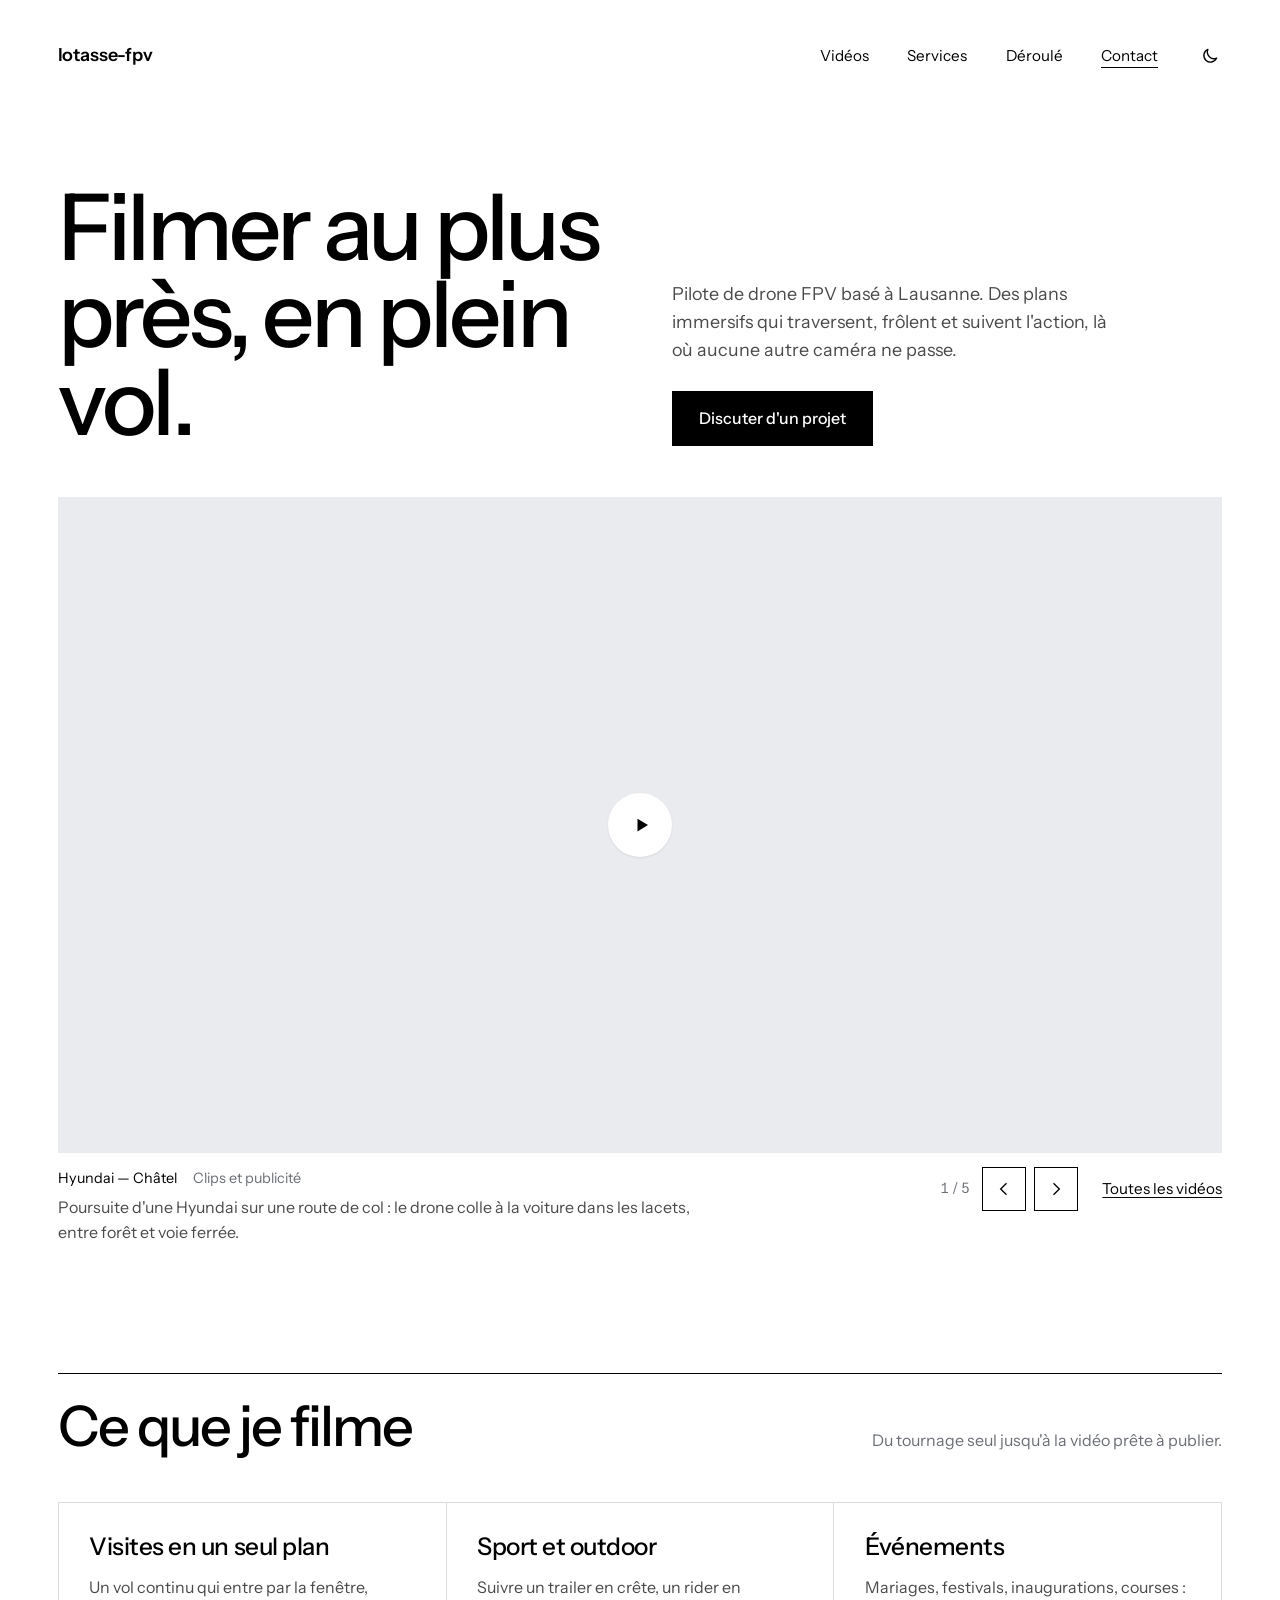
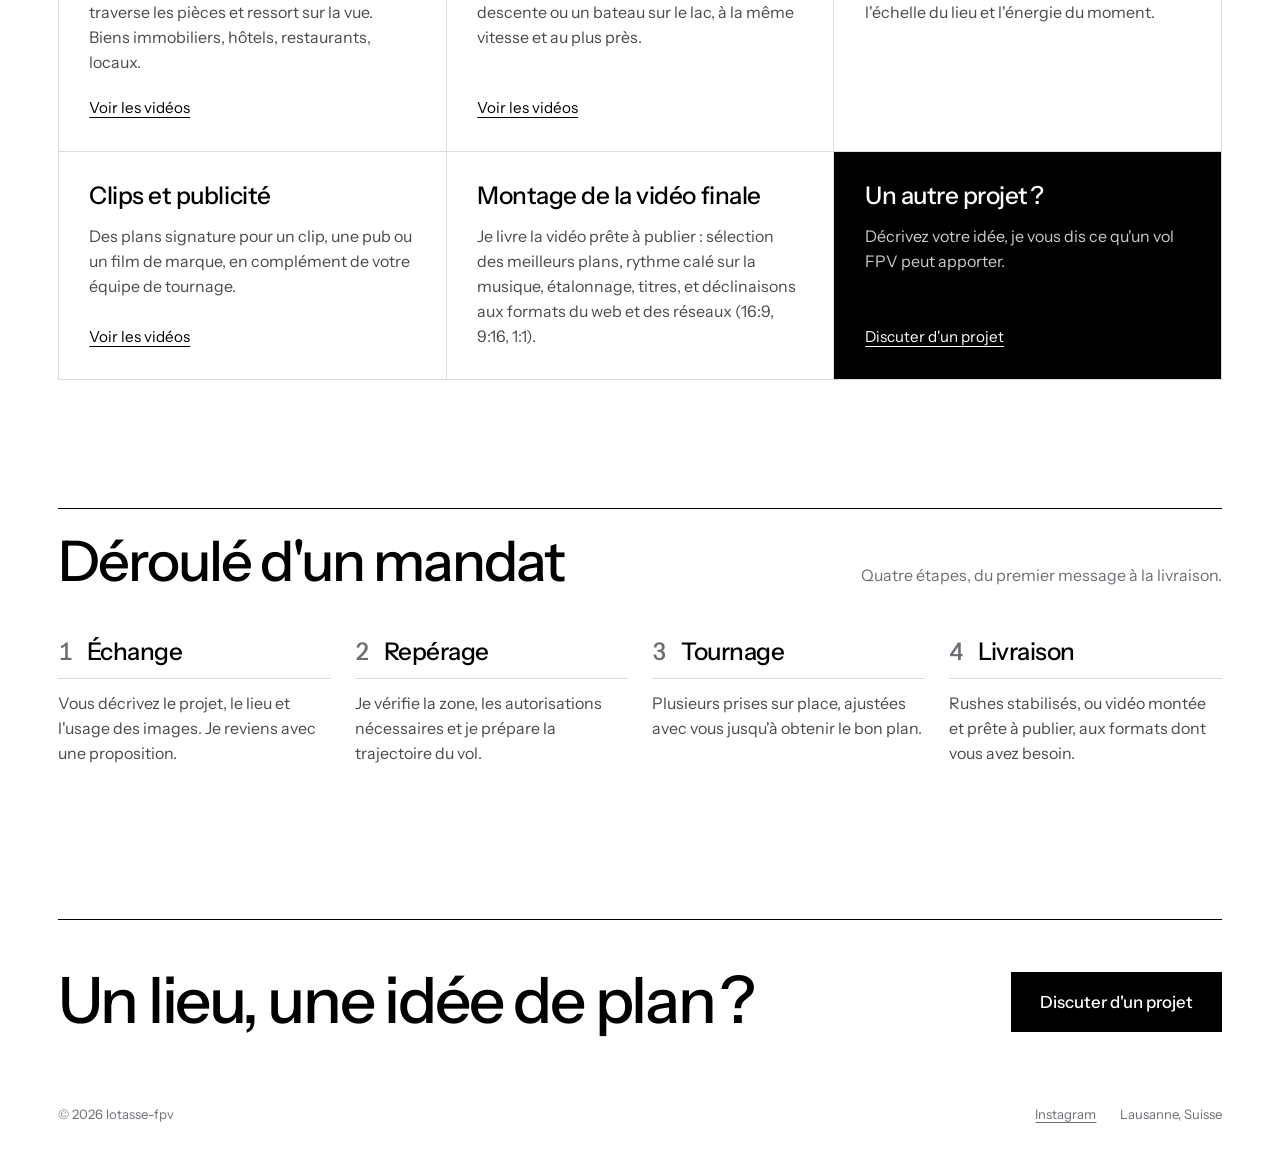
==== commit 6d61d968: "Mobile : plein écran fiable (iPhone, Android paysage), boutons tactiles agrandis Co-Authored-By: Cla" ====
--- a/index.html
+++ b/index.html
@@ -5,7 +5,7 @@
   <meta name="viewport" content="width=device-width, initial-scale=1">
   <title>Lotasse FPV — Pilote de drone FPV, Lausanne</title>
   <meta name="description" content="Prises de vue immersives en drone FPV en Suisse romande : immobilier, événements, sport, clips et publicité.">
-  <script src="assets/js/theme.js?v=24"></script>
+  <script src="assets/js/theme.js?v=25"></script>
   <link rel="icon" href="assets/img/favicon.svg" type="image/svg+xml">
   <meta property="og:title" content="Lotasse FPV — Pilote de drone FPV">
   <meta property="og:description" content="Des plans en vol immersif qu'aucune autre caméra ne peut tourner.">
@@ -14,7 +14,7 @@
   <link rel="preconnect" href="https://fonts.googleapis.com">
   <link rel="preconnect" href="https://fonts.gstatic.com" crossorigin>
   <link href="https://fonts.googleapis.com/css2?family=Instrument+Sans:wght@400;500;600&display=swap" rel="stylesheet">
-  <link rel="stylesheet" href="assets/css/style.css?v=24">
+  <link rel="stylesheet" href="assets/css/style.css?v=25">
 </head>
 <body>
 
@@ -118,7 +118,7 @@
   </div>
 </footer>
 
-<script src="assets/js/config.js?v=24"></script>
-<script src="assets/js/main.js?v=24"></script>
+<script src="assets/js/config.js?v=25"></script>
+<script src="assets/js/main.js?v=25"></script>
 </body>
 </html>
--- a/assets/css/style.css
+++ b/assets/css/style.css
@@ -67,7 +67,7 @@
   padding-block: clamp(20px, 3vw, 32px);
 }
 .brand { white-space: nowrap; font-size: 1.125rem; font-weight: 600; letter-spacing: -0.01em; text-decoration: none; }
-.nav { display: flex; gap: clamp(20px, 3vw, 40px); font-size: .95rem; }
+.nav { display: flex; align-items: center; gap: clamp(20px, 3vw, 40px); font-size: .95rem; }
 .nav a { text-decoration: none; padding-block: 12px; }
 .nav a[aria-current="page"], .nav .nav-contact { text-decoration: underline; text-underline-offset: 6px; }
 @media (max-width: 560px) { .nav .hide-sm { display: none; } .nav { gap: 14px; font-size: .9rem; } }
@@ -155,6 +155,18 @@
 @media (hover: none) { .fs-btn { opacity: 1; } }
 .live:fullscreen, .live:-webkit-full-screen { background: #000; }
 .live:fullscreen video { object-fit: contain; background: #000; }
+/* Plein écran « maison » (iPhone) : la vidéo occupe tout l'écran, le reste de la page est figé */
+.live.pseudo-fs {
+  position: fixed; inset: 0; z-index: 1000; width: 100vw; height: 100vh; height: 100dvh;
+  background: #000; padding: env(safe-area-inset-top) env(safe-area-inset-right) env(safe-area-inset-bottom) env(safe-area-inset-left);
+}
+.live.pseudo-fs video { object-fit: contain; background: #000; }
+.live.pseudo-fs .fs-btn { opacity: 1; right: max(16px, env(safe-area-inset-right)); bottom: max(16px, env(safe-area-inset-bottom)); }
+html.has-pseudo-fs, html.has-pseudo-fs body { overflow: hidden; }
+/* Sur écran tactile : boutons toujours visibles et plus faciles à toucher */
+@media (hover: none) {
+  .fs-btn { width: 48px; height: 48px; right: 10px; bottom: 10px; }
+}
 
 /* Fenêtre de lecture en grand */
 .vmodal {
